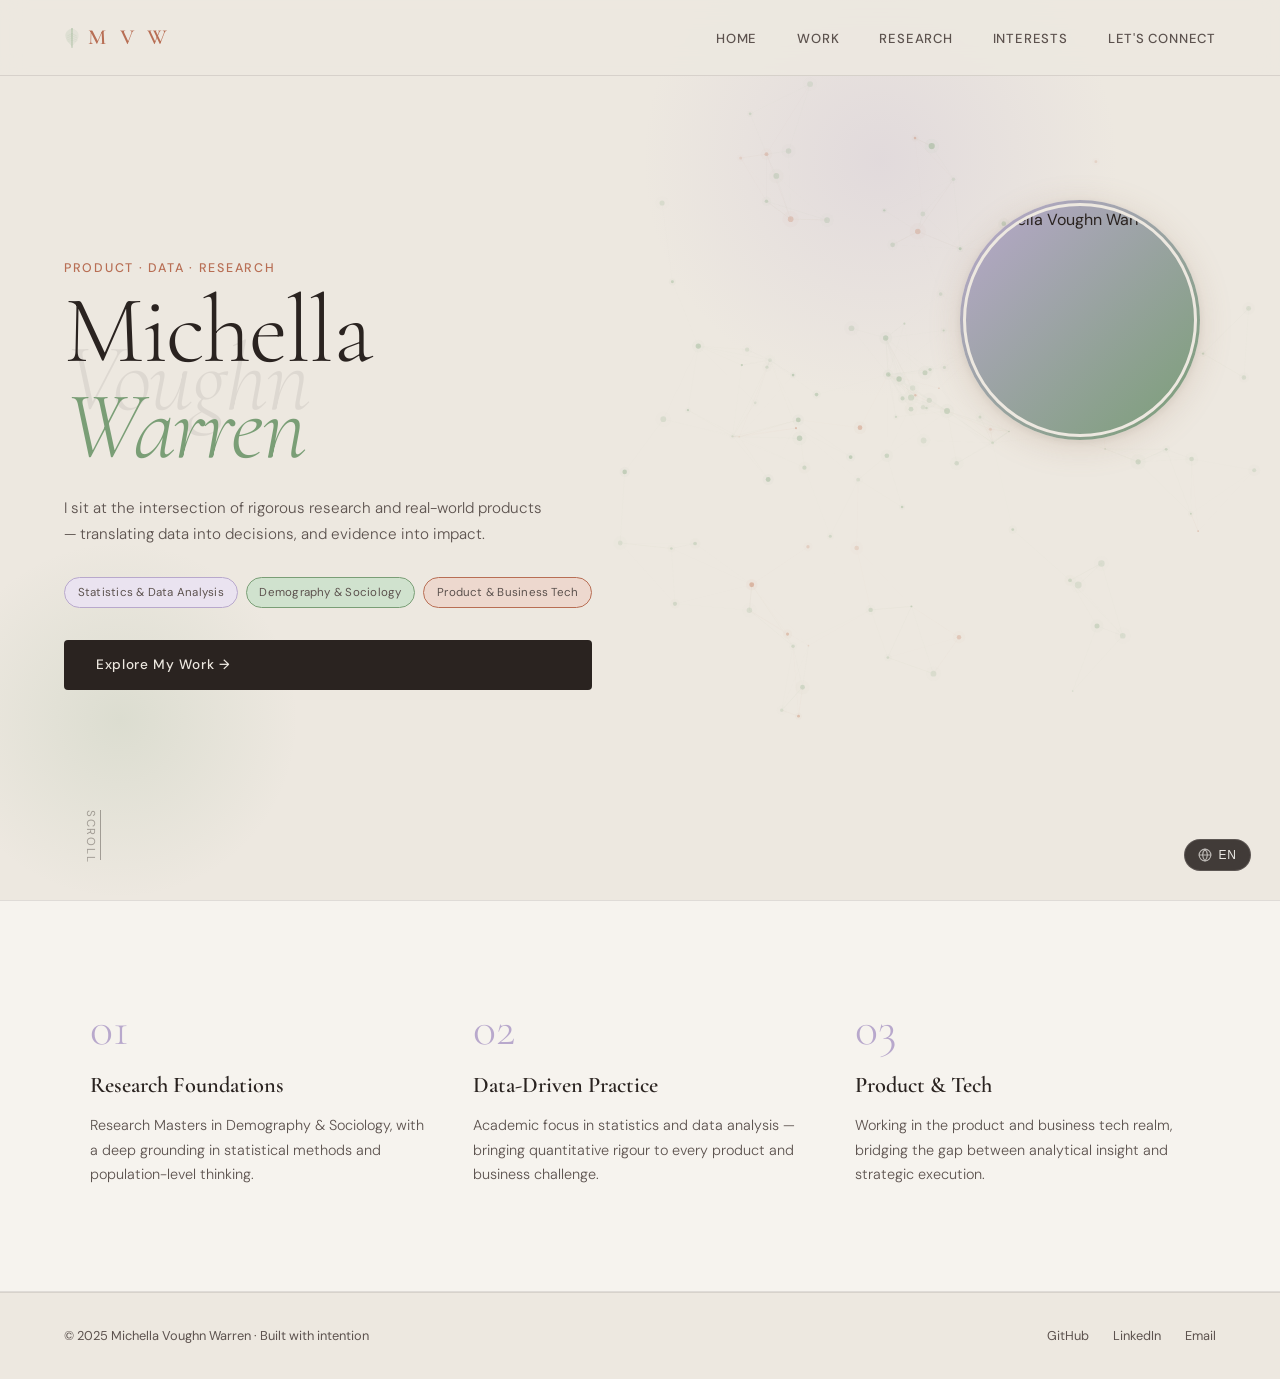
==== index.html @ b6146370 "Add files via upload" ====
<!DOCTYPE html>
<html lang="en">
<head>
  <meta charset="UTF-8" />
  <meta name="viewport" content="width=device-width, initial-scale=1.0"/>
  <title>Michella Voughn Warren</title>
  <link href="https://fonts.googleapis.com/css2?family=Cormorant+Garamond:ital,wght@0,300;0,400;0,600;1,300;1,400&family=DM+Sans:wght@300;400;500&display=swap" rel="stylesheet"/>
  <link rel="stylesheet" href="style.css"/>
</head>
<body>

  <nav>
    <div class="nav-name">
      <svg class="nav-feather" viewBox="0 0 22 28" fill="none" xmlns="http://www.w3.org/2000/svg" aria-hidden="true">
        <!-- Quill feather — translucent, elegant -->
        <!-- Feather body: soft curved vane, left side -->
        <path d="M11 26 C8 22, 3 18, 2 12 C1 7, 5 2, 11 1" fill="rgba(143,175,138,0.18)" stroke="none"/>
        <!-- Feather body: right side vane -->
        <path d="M11 26 C14 22, 19 18, 20 12 C21 7, 17 2, 11 1" fill="rgba(143,175,138,0.13)" stroke="none"/>
        <!-- Vane ribs — left, faint -->
        <line x1="11" y1="8"  x2="5"  y2="11" stroke="rgba(122,158,118,0.28)" stroke-width="0.6" stroke-linecap="round"/>
        <line x1="11" y1="11" x2="4"  y2="14" stroke="rgba(122,158,118,0.24)" stroke-width="0.6" stroke-linecap="round"/>
        <line x1="11" y1="14" x2="4"  y2="17" stroke="rgba(122,158,118,0.20)" stroke-width="0.6" stroke-linecap="round"/>
        <line x1="11" y1="17" x2="5"  y2="19" stroke="rgba(122,158,118,0.16)" stroke-width="0.6" stroke-linecap="round"/>
        <!-- Vane ribs — right, faint -->
        <line x1="11" y1="8"  x2="17" y2="11" stroke="rgba(122,158,118,0.28)" stroke-width="0.6" stroke-linecap="round"/>
        <line x1="11" y1="11" x2="18" y2="14" stroke="rgba(122,158,118,0.24)" stroke-width="0.6" stroke-linecap="round"/>
        <line x1="11" y1="14" x2="18" y2="17" stroke="rgba(122,158,118,0.20)" stroke-width="0.6" stroke-linecap="round"/>
        <line x1="11" y1="17" x2="17" y2="19" stroke="rgba(122,158,118,0.16)" stroke-width="0.6" stroke-linecap="round"/>
        <!-- Central rachis (quill spine) — most visible element -->
        <path d="M11 27 C11 24, 11 18, 11 1" stroke="rgba(122,158,118,0.72)" stroke-width="1.1" stroke-linecap="round"/>
        <!-- Tip highlight -->
        <circle cx="11" cy="1.5" r="0.8" fill="rgba(143,175,138,0.55)"/>
      </svg>
      <span class="nav-initials">
        <span class="nav-m">M</span> <span class="nav-v">V</span> <span class="nav-w">W</span>
      </span>
    </div>
    <ul>
      <li><a href="index.html" data-i18n="nav_home">Home</a></li>
      <li><a href="work.html" data-i18n="nav_work">Work</a></li>
      <li><a href="research.html" data-i18n="nav_research">Research</a></li>
      <li><a href="interests.html" data-i18n="nav_interests">Interests</a></li>
      <li><a href="contact.html" data-i18n="nav_connect">Let's Connect</a></li>
    </ul>
  </nav>

  <main class="hero">
    <div class="hero-left">
      <div class="hero-tag" data-i18n="hero_tag">Product · Data · Research</div>

      <div class="hero-name-block">
        <span class="name-michella">Michella</span>
        <span class="name-voughn">Voughn</span>
        <span class="name-warren">Warren</span>
      </div>

      <p class="hero-subtitle" data-i18n="hero_subtitle">
        I sit at the intersection of rigorous research and real-world products —
        translating data into decisions, and evidence into impact.
      </p>

      <div class="hero-pills">
        <span>Statistics & Data Analysis</span>
        <span>Demography & Sociology</span>
        <span>Product & Business Tech</span>
      </div>

      <a href="work.html" class="btn" data-i18n="btn_explore" data-i18n="btn_explore">Explore My Work →</a>
    </div>

    <div class="hero-right">
      <div class="profile-frame">
        <img src="https://avatars.githubusercontent.com/u/252771412?v=4" alt="Michella Voughn Warren" class="profile-photo"/>
      </div>
    </div>

    <div class="scroll-hint">scroll</div>
  </main>

  <section class="about-strip">
    <div class="about-grid">
      <div class="about-block">
        <span class="about-num">01</span>
        <h3 data-i18n="about_01_title">Research Foundations</h3>
        <p>Research Masters in Demography & Sociology, with a deep grounding in statistical methods and population-level thinking.</p>
      </div>
      <div class="about-block">
        <span class="about-num">02</span>
        <h3 data-i18n="about_02_title">Data-Driven Practice</h3>
        <p data-i18n="about_02_text">Academic focus in statistics and data analysis — bringing quantitative rigour to every product and business challenge.</p>
      </div>
      <div class="about-block">
        <span class="about-num">03</span>
        <h3>Product & Tech</h3>
        <p data-i18n="about_03_text">Working in the product and business tech realm, bridging the gap between analytical insight and strategic execution.</p>
      </div>
    </div>
  </section>

  <footer>
    <p data-i18n="footer_copy">© 2025 Michella Voughn Warren · Built with intention</p>
    <div class="footer-links">
      <a href="https://github.com/Michella-stack" target="_blank">GitHub</a>
      <a href="https://www.linkedin.com/in/michellavwarren/" target="_blank">LinkedIn</a>
      <a href="mailto:warrenmichella@gmail.com">Email</a>
    </div>
  </footer>
  <!-- Celestial dot cluster — physics-based, unique per tab -->
  <canvas id="celestial-canvas" style="position:fixed;top:0;left:0;width:100%;height:100%;pointer-events:none;z-index:0;opacity:0.55;"></canvas>
  <script>
  (function() {
    const canvas = document.getElementById('celestial-canvas');
    const ctx = canvas.getContext('2d');

    const CONFIG = {
      primaryColor: '#8FAF8A',   /* sage green — work page style */
      accentColor:  '#C47A5A',   /* terracotta accent */
      clusterBias:  'right',
      count:        120,
      baseSpeed:    0.32,
    };

    let W, H, dots = [], mouse = { x: -999, y: -999 };

    function hexToRgb(hex) {
      const r = parseInt(hex.slice(1,3),16);
      const g = parseInt(hex.slice(3,5),16);
      const b = parseInt(hex.slice(5,7),16);
      return `${r},${g},${b}`;
    }

    function clusterOrigin() {
      switch(CONFIG.clusterBias) {
        case 'center':       return { x: W*0.5,  y: H*0.5 };
        case 'right':        return { x: W*0.72, y: H*0.45 };
        case 'bottom-right': return { x: W*0.75, y: H*0.72 };
        case 'top-left':     return { x: W*0.25, y: H*0.3 };
        case 'bottom':       return { x: W*0.5,  y: H*0.8 };
        default:             return { x: W * (0.2 + Math.random()*0.6), y: H * (0.2 + Math.random()*0.6) };
      }
    }

    function makeDot(origin) {
      const angle  = Math.random() * Math.PI * 2;
      const spread = Math.random() * Math.min(W, H) * 0.38;
      const isAccent = Math.random() < 0.28;
      const size = 0.8 + Math.random() * 2.8;
      return {
        x:  origin.x + Math.cos(angle) * spread,
        y:  origin.y + Math.sin(angle) * spread,
        ox: origin.x + Math.cos(angle) * spread,
        oy: origin.y + Math.sin(angle) * spread,
        vx: (Math.random() - 0.5) * CONFIG.baseSpeed,
        vy: (Math.random() - 0.5) * CONFIG.baseSpeed,
        r:  size,
        color: isAccent ? CONFIG.accentColor : CONFIG.primaryColor,
        alpha: 0.32 + Math.random() * 0.55,
        phase: Math.random() * Math.PI * 2,
        // physics
        mass: 0.5 + Math.random() * 1.5,
        connected: [],
      };
    }

    function resize() {
      W = canvas.width  = window.innerWidth;
      H = canvas.height = window.innerHeight;
      const origin = clusterOrigin();
      dots = [];
      for (let i = 0; i < CONFIG.count; i++) dots.push(makeDot(origin));
      // Pre-calculate connections (static constellation lines between nearby dots)
      dots.forEach((d, i) => {
        d.connected = [];
        dots.forEach((d2, j) => {
          if (i === j) return;
          const dist = Math.hypot(d.x - d2.x, d.y - d2.y);
          if (dist < 90 && d.connected.length < 3) d.connected.push(j);
        });
      });
    }

    // Track mouse velocity for momentum
    let lastMX = -999, lastMY = -999, mvx = 0, mvy = 0, mvSmooth = 0;

    function tick(t) {
      ctx.clearRect(0, 0, W, H);

      // Smooth mouse velocity
      const rawMvx = (mouse.x - lastMX) * 0.3;
      const rawMvy = (mouse.y - lastMY) * 0.3;
      mvSmooth = Math.min(Math.hypot(rawMvx, rawMvy) * 0.4, 4); // cap momentum
      mvx = rawMvx; mvy = rawMvy;
      lastMX = mouse.x; lastMY = mouse.y;

      dots.forEach((d, i) => {
        d.phase += 0.004;
        const drift = Math.sin(d.phase) * 0.15;

        // Gentle gravity back to origin — slow restoration
        d.vx += (d.ox - d.x) * 0.00012 / d.mass;
        d.vy += (d.oy - d.y) * 0.00012 / d.mass;

        // Mouse: gentle repulsion + slow momentum transfer
        const mdx = d.x - mouse.x;
        const mdy = d.y - mouse.y;
        const mdist = Math.hypot(mdx, mdy);
        if (mdist < 160 && mdist > 0) {
          const force = (160 - mdist) / 160;
          // Soft repulsion — slower, more delayed
          d.vx += (mdx / mdist) * force * 0.35;
          d.vy += (mdy / mdist) * force * 0.35;
          // Momentum transfer only when mouse moves fast
          if (mvSmooth > 1.5) {
            d.vx += mvx * force * 0.08;
            d.vy += mvy * force * 0.08;
          }
        }

        // Stronger damping — slower decay = more delay in reaction
        d.vx *= 0.96; d.vy *= 0.96;
        d.x += d.vx + drift * 0.3;
        d.y += d.vy + drift * 0.2;

        // Constellation lines
        d.connected.forEach(j => {
          const d2 = dots[j];
          const ld = Math.hypot(d.x-d2.x, d.y-d2.y);
          const la = Math.max(0,(1-ld/100)*0.13);
          ctx.beginPath(); ctx.moveTo(d.x,d.y); ctx.lineTo(d2.x,d2.y);
          ctx.strokeStyle=`rgba(${hexToRgb(d.color)},${la})`; ctx.lineWidth=0.5; ctx.stroke();
        });

        // Draw as crisp small particle — NO large bubble radius, just dot + faint glow
        const vel = Math.hypot(d.vx, d.vy);
        const excite = Math.min(1, vel / 2.5);
        const twinkle = 0.88 + Math.sin(d.phase * 2.3) * 0.12;
        // Core dot — keep tight
        ctx.beginPath();
        ctx.arc(d.x, d.y, d.r * twinkle, 0, Math.PI * 2);
        ctx.fillStyle = `rgba(${hexToRgb(d.color)},${Math.min(0.92, d.alpha * twinkle)})`;
        ctx.fill();
        // Faint glow only — not a bubble, just a soft halo
        if (d.r > 1.2 || excite > 0.3) {
          const glowR = d.r * (2.2 + excite * 2.5);
          ctx.beginPath(); ctx.arc(d.x, d.y, glowR, 0, Math.PI*2);
          ctx.fillStyle=`rgba(${hexToRgb(d.color)},${(d.alpha*0.07 + excite*0.06)*twinkle})`;
          ctx.fill();
        }
      });

      requestAnimationFrame(tick);
    }

        window.addEventListener('resize', resize);
    window.addEventListener('mousemove', e => { mouse.x = e.clientX; mouse.y = e.clientY; });
    window.addEventListener('mouseleave', () => { mouse.x = -999; mouse.y = -999; });

    resize();
    requestAnimationFrame(tick);
  })();
  </script>

<script src="translations.js"></script>
</body>
</html>
---- style.css ----
/* ─── Variables — Pantone Mix: Floral Pathways base + Light & Shadow accents ── */
:root {
  /* Warm base from Floral Pathways */
  --cream:       #EDE8E0;   /* darker than before — Gardenia/Cloud Dancer warmed */
  --cream-lt:    #F5F1EB;
  --ink:         #2A2320;
  --ink-soft:    #5C524E;
  --border:      rgba(42,35,32,0.11);

  /* Mocha Mousse family */
  --mocha:       #9E7B5E;
  --mocha-lt:    #E8DDD4;
  --rose-tan:    #C4887A;   /* Rose Tan 16-1511 */
  --cobble:      #8E8882;   /* Cobblestone 16-1407 */

  /* Cool accents from Light & Shadow */
  --lavender:    #B8A8CC;   /* Quiet Violet 16-3610 */
  --lavender-lt: #EAE3F0;
  --sage:        #7A9E76;   /* Willow 16-0632 shifted */
  --sage-lt:     #D0E2CE;
  --terracotta:  #B86E54;   /* warmed terracotta */
  --terra-lt:    #EDD8CE;

  --font-display: 'Cormorant Garamond', serif;
  --font-body:    'DM Sans', sans-serif;
}

/* ─── Reset ──────────────────────────────────────────── */
*, *::before, *::after { box-sizing: border-box; margin: 0; padding: 0; }
html { scroll-behavior: smooth; }
body {
  font-family: var(--font-body);
  background: var(--cream);
  color: var(--ink);
  font-size: 16px;
  line-height: 1.7;
}
a { color: inherit; text-decoration: none; }

/* ─── Nav ────────────────────────────────────────────── */
nav {
  position: fixed; top: 0; left: 0; right: 0; z-index: 100;
  display: flex; justify-content: space-between; align-items: center;
  padding: 1.2rem 4rem;
  background: rgba(237,232,224,0.90);
  backdrop-filter: blur(12px);
  border-bottom: 1px solid var(--border);
}
.nav-name { display: flex; align-items: center; gap: 0.5rem; }
.nav-feather { width: 16px; height: 22px; flex-shrink: 0; opacity: 0.85; }
.nav-initials {
  font-family: var(--font-display);
  font-size: 1.35rem; font-weight: 600; letter-spacing: 0.2em;
}
.nav-m, .nav-v, .nav-w { color: var(--terracotta); }
nav ul { list-style: none; display: flex; gap: 2.5rem; }
nav ul li a {
  font-size: 0.82rem; font-weight: 500;
  letter-spacing: 0.06em; text-transform: uppercase;
  color: var(--ink-soft); transition: color 0.2s;
}
nav ul li a:hover { color: var(--lavender); }

/* ─── Hero ───────────────────────────────────────────── */
.hero {
  min-height: 100vh;
  display: flex;
  align-items: center;
  justify-content: space-between;
  padding: 7rem 5rem 4rem 4rem;
  position: relative;
  overflow: hidden;
  gap: 2rem;
}
.hero::before {
  content: '';
  position: absolute; top: -80px; right: 160px;
  width: 480px; height: 480px;
  background: radial-gradient(circle, rgba(184,168,204,0.22) 0%, transparent 70%);
  border-radius: 50%; z-index: 0;
}
.hero::after {
  content: '';
  position: absolute; bottom: 0; left: -60px;
  width: 360px; height: 360px;
  background: radial-gradient(circle, rgba(122,158,118,0.15) 0%, transparent 70%);
  border-radius: 50%; z-index: 0;
}
.hero-left {
  position: relative; z-index: 1;
  max-width: 560px;
  display: flex; flex-direction: column;
}
.hero-right {
  position: relative;
  align-self: flex-start;
  flex-shrink: 0;
  z-index: 1;
  margin-top: 5.5rem; /* aligns photo near "Research" tag level */
}

/* ─── Profile photo ──────────────────────────────────── */
.profile-frame {
  width: 240px; height: 240px;
  border-radius: 50%;
  padding: 3px;
  background: linear-gradient(135deg, var(--lavender) 0%, var(--sage) 100%);
  box-shadow: 0 6px 32px rgba(158,123,94,0.22), 0 2px 10px rgba(0,0,0,0.07);
  animation: fadeUp 0.9s 0.3s both;
}
.profile-photo {
  width: 100%; height: 100%;
  border-radius: 50%; object-fit: cover;
  border: 3px solid var(--cream); display: block;
}

/* ─── Hero text ──────────────────────────────────────── */
.hero-tag {
  font-size: 0.78rem; font-weight: 500;
  letter-spacing: 0.14em; text-transform: uppercase;
  color: var(--terracotta); margin-bottom: 0.6rem;
  opacity: 0; animation: fadeUp 0.7s 0.1s forwards;
}

/* ─── Name Block — heavy overlap ────────────────────── */
.hero-name-block {
  position: relative;
  margin-bottom: 1.6rem;
  opacity: 0; animation: fadeUp 0.8s 0.25s forwards;
  display: flex;
  flex-direction: column;
  align-items: flex-start;
  /* tight block — no gaps */
  line-height: 1;
}
.name-michella {
  font-family: var(--font-display);
  font-size: clamp(3.8rem, 7.5vw, 8rem);
  font-weight: 300;
  color: var(--ink);
  display: block;
  line-height: 0.88;
  letter-spacing: -0.02em;
  position: relative; z-index: 3;
}
/* Voughn — heavily overlapping, deep ghost */
.name-voughn {
  font-family: var(--font-display);
  font-size: clamp(3.8rem, 7.5vw, 8rem);
  font-weight: 300;
  font-style: italic;
  color: rgba(90, 80, 74, 0.10);
  display: block;
  line-height: 0.88;
  letter-spacing: -0.02em;
  margin-top: -0.38em;  /* heavy overlap up into Michella */
  margin-bottom: -0.38em; /* heavy overlap down into Warren */
  position: relative; z-index: 2;
  user-select: none; pointer-events: none;
}
.name-warren {
  font-family: var(--font-display);
  font-size: clamp(3.8rem, 7.5vw, 8rem);
  font-weight: 300;
  font-style: italic;
  color: var(--sage);
  display: block;
  line-height: 0.88;
  letter-spacing: -0.02em;
  position: relative; z-index: 3;
}

.hero-subtitle {
  max-width: 480px; font-size: 0.95rem;
  color: var(--ink-soft); font-weight: 300; line-height: 1.75;
  margin-bottom: 1.8rem;
  opacity: 0; animation: fadeUp 0.8s 0.4s forwards;
}

/* ─── Pills ──────────────────────────────────────────── */
.hero-pills {
  display: flex; flex-wrap: nowrap; gap: 0.5rem;
  margin-bottom: 2rem;
  opacity: 0; animation: fadeUp 0.8s 0.55s forwards;
  overflow: hidden;
}
.hero-pills span {
  padding: 0.3rem 0.8rem; border-radius: 999px;
  font-size: 0.72rem; font-weight: 400; letter-spacing: 0.02em;
  white-space: nowrap; border: 1px solid var(--border);
  background: rgba(255,255,255,0.5); color: var(--ink-soft); flex-shrink: 0;
}
.hero-pills span:nth-child(1) { border-color: var(--lavender); background: var(--lavender-lt); }
.hero-pills span:nth-child(2) { border-color: var(--sage);     background: var(--sage-lt); }
.hero-pills span:nth-child(3) { border-color: var(--terracotta); background: var(--terra-lt); }

.btn {
  display: inline-block; padding: 0.85rem 2rem;
  background: var(--ink); color: var(--cream);
  font-size: 0.85rem; font-weight: 500; letter-spacing: 0.05em;
  border-radius: 4px; transition: background 0.25s, transform 0.2s;
  opacity: 0; animation: fadeUp 0.8s 0.7s forwards;
}
.btn:hover { background: var(--mocha); color: var(--cream); transform: translateY(-2px); }

.scroll-hint {
  position: absolute; bottom: 2rem; left: 5rem;
  font-size: 0.72rem; letter-spacing: 0.15em; text-transform: uppercase;
  color: var(--ink-soft); opacity: 0.5; writing-mode: vertical-rl;
}
.scroll-hint::before {
  content: ''; display: block; width: 1px; height: 50px;
  background: var(--ink-soft); margin: 0 auto 8px;
  animation: scrollLine 2s infinite;
}

/* ─── Vine ───────────────────────────────────────────── */
.vine-container {
  position: fixed; right: 0; top: 0;
  width: 180px; height: 100vh;
  pointer-events: none; z-index: 0;
}
.vine-svg { width: 100%; height: 100%; animation: vinePulse 6s ease-in-out infinite; }
.vine-stem-1 { stroke-dasharray:1800; stroke-dashoffset:1800; animation:drawVine 4s ease-out 0.3s forwards; }
.vine-stem-2 { stroke-dasharray:1600; stroke-dashoffset:1600; animation:drawVine 4s ease-out 0.6s forwards; }
.vine-stem-3 { stroke-dasharray:1400; stroke-dashoffset:1400; animation:drawVine 4s ease-out 0.9s forwards; }
.vine-stem-4 { stroke-dasharray:1200; stroke-dashoffset:1200; animation:drawVine 3.5s ease-out 1.1s forwards; }
.vl1,.vl2,.vl3,.vl4,.vl5,.vl6 { opacity:0; transform:scale(0); transform-origin:center; }
.vl1 { animation:leafUnfurl 0.8s ease-out 2.5s forwards; }
.vl2 { animation:leafUnfurl 0.8s ease-out 3.0s forwards; }
.vl3 { animation:leafUnfurl 0.8s ease-out 3.5s forwards; }
.vl4 { animation:leafUnfurl 0.8s ease-out 4.0s forwards; }
.vl5 { animation:leafUnfurl 0.8s ease-out 4.5s forwards; }
.vl6 { animation:leafUnfurl 0.8s ease-out 5.0s forwards; }
.jasmine-bloom { opacity:0; transform-origin:center; transform:scale(0); }
body.page-connect .jasmine-bloom { animation:jasmineOpen 1.2s ease-out 1.5s forwards; }

@keyframes drawVine { to { stroke-dashoffset: 0; } }
@keyframes vinePulse { 0%,100%{transform:scaleX(1) scaleY(1);} 50%{transform:scaleX(1.015) scaleY(1.008);} }
@keyframes leafUnfurl { 0%{opacity:0;transform:scale(0.2) rotate(-20deg);} 60%{opacity:0.7;transform:scale(1.1) rotate(3deg);} 100%{opacity:0.55;transform:scale(1) rotate(0deg);} }
@keyframes jasmineOpen { 0%{opacity:0;transform:scale(0);} 50%{opacity:1;transform:scale(1.15);} 100%{opacity:1;transform:scale(1);} }

/* ─── About Strip ────────────────────────────────────── */
.about-strip {
  background: rgba(255,255,255,0.45);
  border-top: 1px solid var(--border);
  border-bottom: 1px solid var(--border);
  padding: 5rem 4rem;
}
.about-grid { display:grid; grid-template-columns:repeat(3,1fr); gap:3rem; max-width:1100px; margin:0 auto; }
.about-block { padding: 1.5rem 0; }
.about-num { font-family:var(--font-display); font-size:3rem; font-weight:300; color:var(--lavender); display:block; margin-bottom:0.8rem; line-height:1; }
.about-block h3 { font-family:var(--font-display); font-size:1.4rem; font-weight:600; margin-bottom:0.6rem; }
.about-block p { font-size:0.9rem; color:var(--ink-soft); font-weight:300; }

/* ─── Page Hero ──────────────────────────────────────── */
.page-hero { padding:9rem 4rem 4rem; border-bottom:1px solid var(--border); }
.page-hero .tag { font-size:0.75rem; font-weight:500; letter-spacing:0.14em; text-transform:uppercase; color:var(--terracotta); margin-bottom:1rem; display:block; }
.page-hero h1 { font-family:var(--font-display); font-size:clamp(2.5rem,5vw,5rem); font-weight:300; line-height:1.1; }
.page-hero h1 em { font-style:italic; color:var(--lavender); }
.page-hero p { max-width:560px; color:var(--ink-soft); margin-top:1.2rem; font-size:0.95rem; font-weight:300; line-height:1.8; }

/* ─── Section Content ────────────────────────────────── */
.section-content { padding:4rem 4rem 6rem; max-width:1100px; margin:0 auto; }

/* ─── Cards ──────────────────────────────────────────── */
.card-grid { display:grid; grid-template-columns:repeat(auto-fill,minmax(300px,1fr)); gap:1.5rem; margin-top:2.5rem; }
.card {
  background: rgba(255,255,255,0.55);
  border: 1px solid var(--border);
  border-radius: 10px; padding: 2rem;
  transition: transform 0.2s, box-shadow 0.2s;
  backdrop-filter: blur(4px);
}
.card:hover { transform:translateY(-4px); box-shadow:0 12px 32px rgba(158,123,94,0.12); }
.card-label { font-size:0.72rem; font-weight:500; letter-spacing:0.12em; text-transform:uppercase; color:var(--sage); margin-bottom:0.7rem; display:block; }
.card h3 { font-family:var(--font-display); font-size:1.3rem; font-weight:600; margin-bottom:0.6rem; }
.card p { font-size:0.88rem; color:var(--ink-soft); font-weight:300; line-height:1.7; }
.card-footer { margin-top:1.2rem; padding-top:1rem; border-top:1px solid var(--border); display:flex; gap:0.5rem; flex-wrap:wrap; align-items:center; }
.tag-chip { font-size:0.72rem; padding:0.25rem 0.7rem; border-radius:999px; background:var(--lavender-lt); color:var(--ink-soft); }
.tag-link { background:var(--terra-lt); color:var(--terracotta); border:1px solid var(--terracotta); transition:background 0.2s,color 0.2s; }
.tag-link:hover { background:var(--terracotta); color:white; }

/* ─── Skills ─────────────────────────────────────────── */
.skills-section { margin-top:3.5rem; }
.skills-section h2 { font-family:var(--font-display); font-size:2rem; font-weight:400; margin-bottom:1.5rem; }
.skill-category { margin-bottom:2.5rem; }
.skill-category h4 { font-size:0.78rem; font-weight:500; letter-spacing:0.1em; text-transform:uppercase; color:var(--terracotta); margin-bottom:0.8rem; }
.skill-pills-icons { display:flex; flex-wrap:wrap; gap:1.2rem; margin-bottom:0.8rem; }
.skill-icon-item { display:flex; flex-direction:column; align-items:center; gap:0.35rem; font-size:0.7rem; color:var(--ink-soft); }
.skill-icon-item img { width:36px; height:36px; filter:grayscale(0.15) opacity(0.88); transition:filter 0.2s,transform 0.2s; }
.skill-icon-item:hover img { filter:grayscale(0) opacity(1); transform:scale(1.1); }
.skill-icon-item svg { transition: transform 0.2s, opacity 0.2s; opacity: 0.88; }
.skill-icon-item:hover svg { transform:scale(1.1); opacity:1; }

/* ─── Skill tags — outline style, NOT button-like ───── */
.skill-pills { display:flex; flex-wrap:wrap; gap:0.5rem; }
.skill-pills span {
  padding: 0.3rem 0.85rem;
  font-size: 0.80rem;
  border-radius: 999px;
  border: 1px solid rgba(158,123,94,0.35);
  background: rgba(232,221,212,0.30);
  color: var(--ink-soft);
  font-weight: 300;
  letter-spacing: 0.01em;
  cursor: default;
  user-select: none;
}

/* ─── Interest list ──────────────────────────────────── */
.interest-list { margin-top:2rem; }
.interest-item { display:grid; grid-template-columns:60px 1fr; gap:1.5rem; align-items:start; padding:2rem 0; border-bottom:1px solid var(--border); }
.interest-num { font-family:var(--font-display); font-size:2.5rem; font-weight:300; color:var(--sage-lt); line-height:1; }
.interest-item h3 { font-family:var(--font-display); font-size:1.4rem; font-weight:600; margin-bottom:0.4rem; }
.interest-item p { font-size:0.9rem; color:var(--ink-soft); font-weight:300; }

/* ─── Contact ────────────────────────────────────────── */
.sage-em { color: var(--sage) !important; }
.contact-icon-links { display:flex; gap:1.6rem; align-items:center; margin-top:1.6rem; }
.contact-icon-links a { display:flex; align-items:center; gap:0.45rem; color:var(--ink-soft); font-size:0.82rem; font-weight:400; letter-spacing:0.03em; text-decoration:none; transition:color 0.2s; }
.contact-icon-links a:hover { color:var(--terracotta); }
.contact-icon-links svg { width:19px; height:19px; flex-shrink:0; }
.open-invite { margin-top:2rem; padding:2.5rem; background:rgba(208,226,206,0.45); border-radius:10px; border-left:3px solid var(--sage); backdrop-filter:blur(4px); }
.open-invite h3 { font-family:var(--font-display); font-size:1.6rem; font-weight:600; margin-bottom:0.8rem; }
.open-invite p { font-size:0.9rem; color:var(--ink-soft); font-weight:300; }

/* ─── Footer ─────────────────────────────────────────── */
footer { padding:2rem 4rem; border-top:1px solid var(--border); display:flex; justify-content:space-between; align-items:center; font-size:0.8rem; color:var(--ink-soft); }
.footer-links { display:flex; gap:1.5rem; }
.footer-links a:hover { color:var(--lavender); }

/* ─── Animations ─────────────────────────────────────── */
@keyframes fadeUp { from{opacity:0;transform:translateY(20px);} to{opacity:1;transform:translateY(0);} }
@keyframes scrollLine { 0%{transform:scaleY(0);transform-origin:top;} 50%{transform:scaleY(1);transform-origin:top;} 51%{transform:scaleY(1);transform-origin:bottom;} 100%{transform:scaleY(0);transform-origin:bottom;} }

/* ─── Responsive ─────────────────────────────────────── */
@media (max-width:960px) {
  .hero { flex-direction:column-reverse; align-items:flex-start; padding-top:7rem; }
  .hero-right { align-self:center; margin-top:0; }
  .vine-container { width:100px; opacity:0.4; }
}
@media (max-width:768px) {
  nav { padding:1rem 1.5rem; }
  nav ul { gap:1rem; }
  nav ul li a { font-size:0.7rem; }
  .hero { padding:7rem 1.5rem 3rem; }
  .hero-pills { overflow-x:auto; padding-bottom:4px; }
  .about-strip { padding:3rem 1.5rem; }
  .about-grid { grid-template-columns:1fr; gap:1.5rem; }
  .page-hero { padding:8rem 1.5rem 3rem; }
  .section-content { padding:2.5rem 1.5rem 4rem; }
  footer { flex-direction:column; gap:1rem; padding:1.5rem; }
  .vine-container { display:none; }
}

/* ─── Page-specific em colours ───────────────────────── */
body.page-connect .page-hero h1 em { color: var(--sage); }
body.page-interests .page-hero h1 em { color: var(--terracotta); }

/* ─── Research page — horizontal scroll ──────────────── */
body.page-research .section-content { max-width:100%; padding-left:4rem; padding-right:0; }
body.page-research .card-grid { display:flex; flex-direction:row; flex-wrap:nowrap; gap:1.8rem; overflow-x:auto; scroll-snap-type:x mandatory; -webkit-overflow-scrolling:touch; padding-bottom:1.5rem; padding-right:4rem; cursor:grab; }
body.page-research .card-grid:active { cursor:grabbing; }
body.page-research .card-grid .card { flex:0 0 460px; min-width:460px; scroll-snap-align:start; align-self:flex-start; }
body.page-research .card-grid::-webkit-scrollbar { height:4px; }
body.page-research .card-grid::-webkit-scrollbar-track { background:transparent; }
body.page-research .card-grid::-webkit-scrollbar-thumb { background:var(--lavender); border-radius:999px; }
@media (max-width:768px) {
  body.page-research .section-content { padding-left:1.5rem; }
  body.page-research .card-grid .card { flex:0 0 85vw; min-width:85vw; }
}

/* ─── Work page — cards contrast on blue-fusion bg ──── */
body.page-work .card {
  background: rgba(255,255,255,0.72);
  border-color: rgba(80,100,160,0.18);
  box-shadow: 0 2px 16px rgba(60,80,140,0.08);
}
body.page-work .section-content {
  background: transparent;
}
body.page-work .page-hero {
  border-bottom-color: rgba(80,100,160,0.15);
}

/* ─── Research page — cards contrast on cream bg ─────── */
body.page-research .card {
  background: rgba(255,255,255,0.78);
  border-color: rgba(184,168,204,0.28);
  box-shadow: 0 2px 16px rgba(150,130,180,0.08);
}

/* ─── Interests page — items contrast on mocha bg ────── */
body.page-interests .interest-item {
  background: rgba(255,255,255,0.22);
  border-radius: 8px;
  padding: 1.6rem 2rem;
  border-bottom: none;
  margin-bottom: 0.8rem;
  width: 100%;
  max-width: 860px;
  box-sizing: border-box;
  margin-left: 0;
  margin-right: auto;
}
body.page-interests .section-content {
  padding-left: 4rem !important;
  padding-right: 4rem !important;
  max-width: 100% !important;
  margin-left: 0 !important;
  margin-right: 0 !important;
}
body.page-interests .interest-num {
  color: rgba(184,100,70,0.55) !important;
  font-size: 2rem;
}
body.page-interests .interest-item h3 {
  color: #2A1E18;
}
body.page-interests .interest-item p {
  color: rgba(42,30,24,0.72);
}

/* ─── Page hero box contrast — work, research, connect ── */
body.page-work .page-hero {
  background: rgba(255,255,255,0.45);
  border-radius: 0 0 12px 12px;
  border-bottom: none !important;
  margin-bottom: 1rem;
}
body.page-research .page-hero {
  background: rgba(255,255,255,0.50);
  border-radius: 0 0 12px 12px;
  border-bottom: none !important;
  margin-bottom: 1rem;
}
/* Connect page hero — transparent, handled inline */
body.page-connect .section-content {
  padding: 1.5rem 3rem 5rem !important;
  max-width: 700px !important;
  margin: 0 0 0 4rem !important;
}
body.page-connect .open-invite {
  background: rgba(255,255,255,0.10) !important;
  border-left: 3px solid rgba(168,216,176,0.45) !important;
  backdrop-filter: blur(8px);
  max-width: 580px;
}

/* ─── Language Switcher ──────────────────────────────── */
#lang-switcher {
  position: fixed;
  bottom: 1.8rem;
  right: 1.8rem;
  z-index: 9999;
  font-family: var(--font-body);
}
#lang-toggle {
  display: flex; align-items: center; gap: 0.4rem;
  padding: 0.5rem 0.85rem;
  background: rgba(42,35,32,0.88);
  color: rgba(250,248,244,0.92);
  border: 1px solid rgba(250,248,244,0.15);
  border-radius: 999px;
  font-size: 0.75rem; font-weight: 500; letter-spacing: 0.06em;
  cursor: pointer; backdrop-filter: blur(10px);
  transition: background 0.2s, transform 0.15s;
}
#lang-toggle:hover { background: rgba(42,35,32,1); transform: translateY(-1px); }
#lang-toggle svg { opacity: 0.7; }
body.page-connect #lang-toggle {
  background: rgba(10,14,28,0.88);
  border-color: rgba(255,255,255,0.15);
  color: rgba(232,224,213,0.92);
}
#lang-dropdown {
  display: none;
  position: absolute;
  bottom: calc(100% + 0.5rem);
  right: 0;
  background: rgba(42,35,32,0.96);
  border: 1px solid rgba(250,248,244,0.12);
  border-radius: 10px;
  overflow: hidden;
  backdrop-filter: blur(12px);
  min-width: 120px;
  box-shadow: 0 8px 24px rgba(0,0,0,0.25);
}
#lang-switcher.open #lang-dropdown { display: block; }
.lang-option {
  display: block; width: 100%;
  padding: 0.6rem 1rem;
  text-align: left;
  font-size: 0.82rem; font-weight: 400;
  color: rgba(250,248,244,0.75);
  background: transparent; border: none;
  cursor: pointer; transition: background 0.15s, color 0.15s;
}
.lang-option:hover { background: rgba(255,255,255,0.08); color: rgba(250,248,244,1); }
.lang-option.active { color: var(--sage); font-weight: 500; }
body.rtl .lang-option { text-align: right; }
/* RTL global adjustments */
body.rtl { font-family: 'Segoe UI', Tahoma, 'Arabic UI Text', var(--font-body); }
body.rtl .hero { flex-direction: row-reverse; }
body.rtl .nav-name { flex-direction: row-reverse; }
body.rtl .scroll-hint { left: auto; right: 5rem; }
body.rtl .page-hero, body.rtl .section-content { text-align: right; }
body.rtl #lang-dropdown { right: auto; left: 0; }
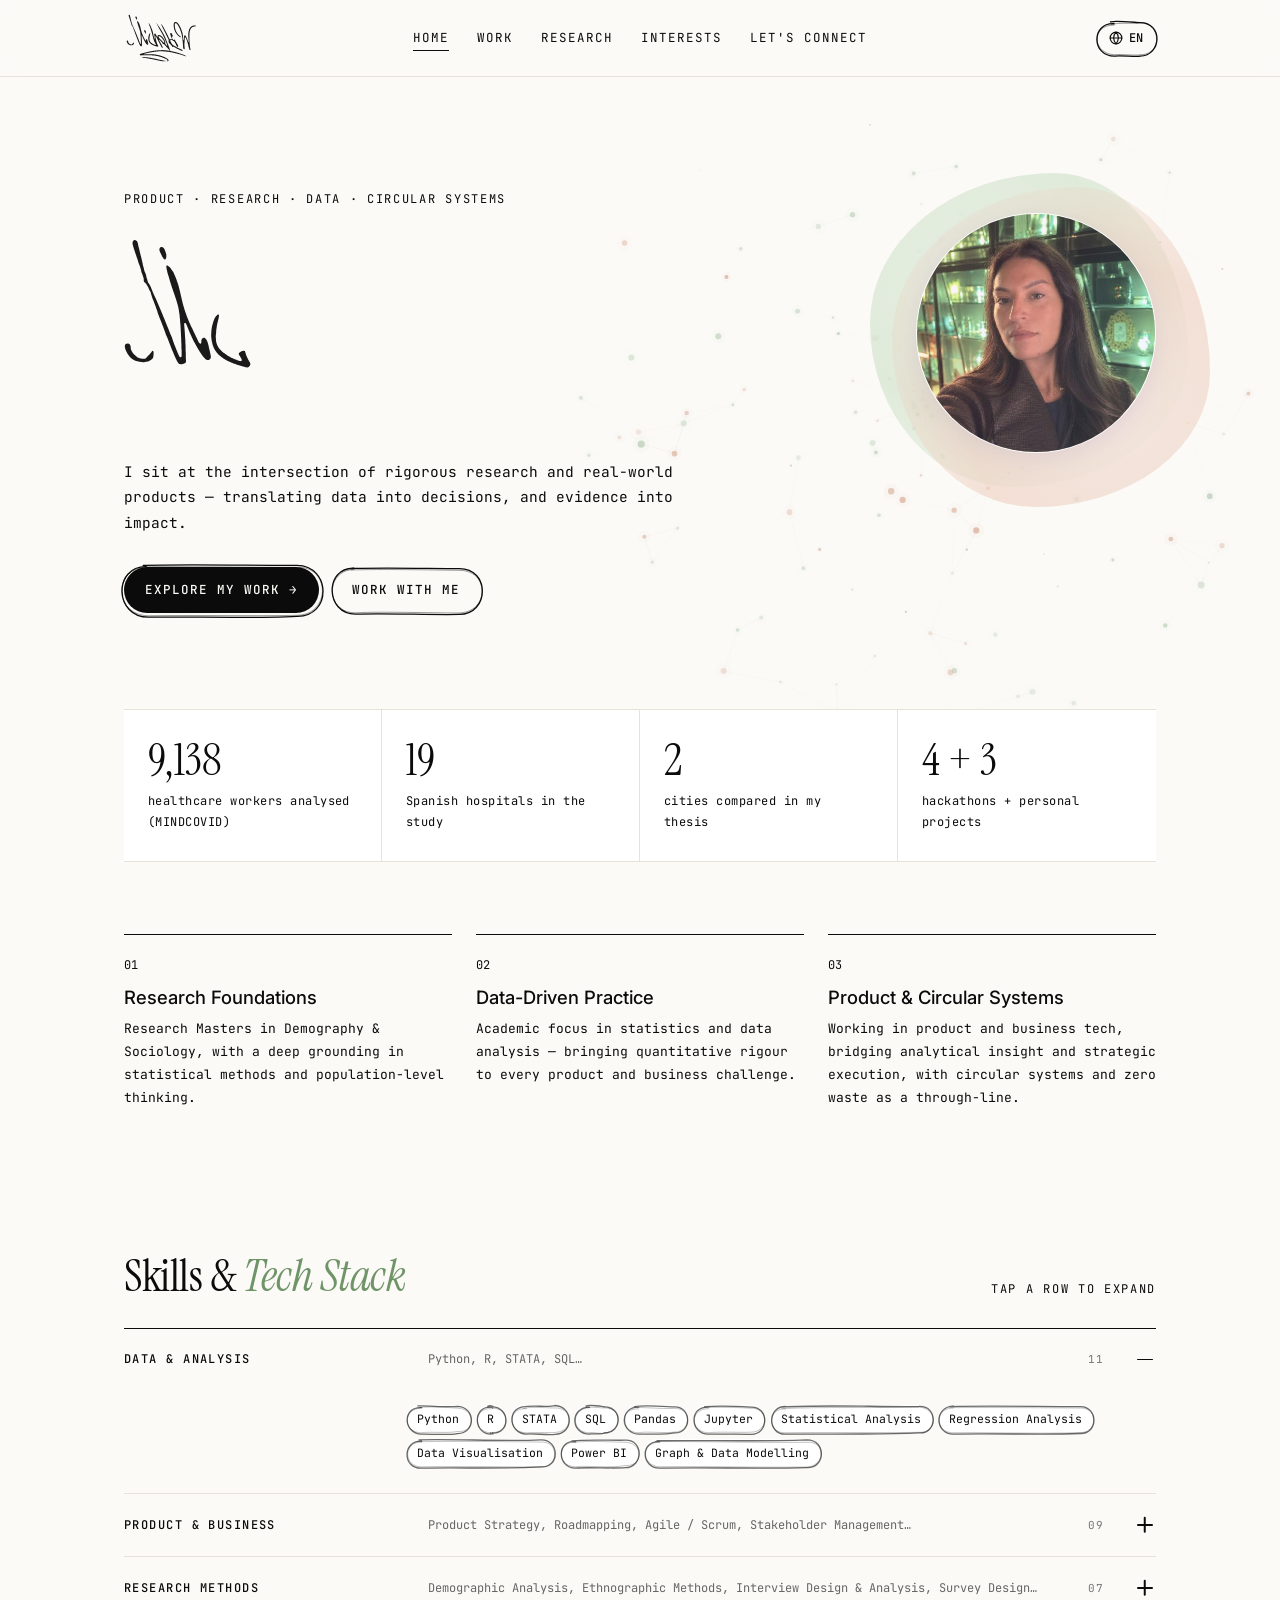
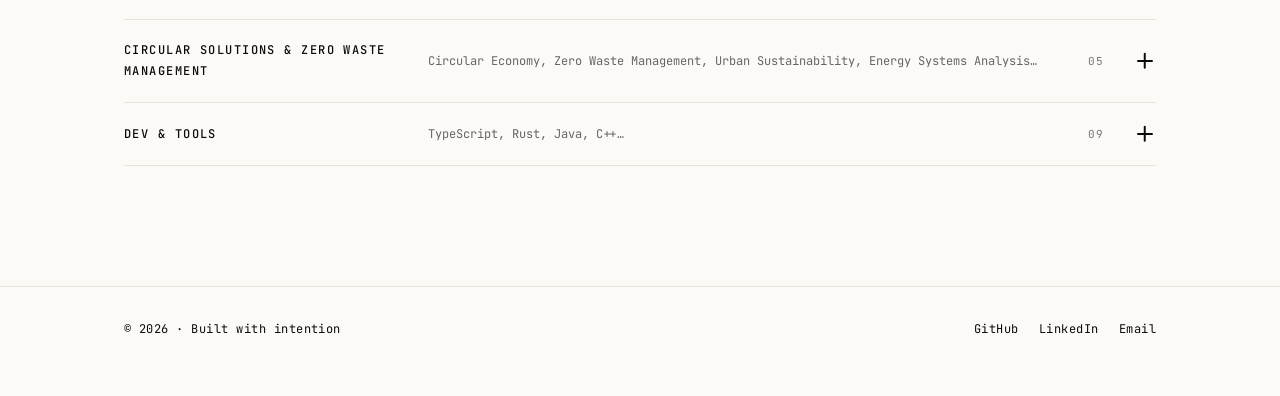
==== commit ced6cad7: "Redesign portfolio: light minimal theme, signature branding, interactive sections - New light/beige " ====
--- a/index.html
+++ b/index.html
@@ -1,112 +1,105 @@
 <!DOCTYPE html>
 <html lang="en">
 <head>
-  <meta charset="UTF-8" />
+  <meta charset="UTF-8"/>
   <meta name="viewport" content="width=device-width, initial-scale=1.0"/>
-  <title>Michella Voughn Warren</title>
-  <link href="https://fonts.googleapis.com/css2?family=Cormorant+Garamond:ital,wght@0,300;0,400;0,600;1,300;1,400&family=DM+Sans:wght@300;400;500&display=swap" rel="stylesheet"/>
+  <title>Michella Voughn Warren — Product, Research & Data</title>
+  <meta name="description" content="Portfolio of Michella Voughn Warren: product, research, data and circular systems."/>
+  <meta name="robots" content="noimageindex"/>
+  <link rel="preconnect" href="https://fonts.googleapis.com"/>
+  <link href="https://fonts.googleapis.com/css2?family=Inter:wght@300;400;500;600&family=Instrument+Serif:ital@0;1&family=JetBrains+Mono:wght@400;500&display=swap" rel="stylesheet"/>
   <link rel="stylesheet" href="style.css"/>
 </head>
-<body>
-
+<body class="page-home">
   <nav>
-    <div class="nav-name">
-      <svg class="nav-feather" viewBox="0 0 22 28" fill="none" xmlns="http://www.w3.org/2000/svg" aria-hidden="true">
-        <!-- Quill feather — translucent, elegant -->
-        <!-- Feather body: soft curved vane, left side -->
-        <path d="M11 26 C8 22, 3 18, 2 12 C1 7, 5 2, 11 1" fill="rgba(143,175,138,0.18)" stroke="none"/>
-        <!-- Feather body: right side vane -->
-        <path d="M11 26 C14 22, 19 18, 20 12 C21 7, 17 2, 11 1" fill="rgba(143,175,138,0.13)" stroke="none"/>
-        <!-- Vane ribs — left, faint -->
-        <line x1="11" y1="8"  x2="5"  y2="11" stroke="rgba(122,158,118,0.28)" stroke-width="0.6" stroke-linecap="round"/>
-        <line x1="11" y1="11" x2="4"  y2="14" stroke="rgba(122,158,118,0.24)" stroke-width="0.6" stroke-linecap="round"/>
-        <line x1="11" y1="14" x2="4"  y2="17" stroke="rgba(122,158,118,0.20)" stroke-width="0.6" stroke-linecap="round"/>
-        <line x1="11" y1="17" x2="5"  y2="19" stroke="rgba(122,158,118,0.16)" stroke-width="0.6" stroke-linecap="round"/>
-        <!-- Vane ribs — right, faint -->
-        <line x1="11" y1="8"  x2="17" y2="11" stroke="rgba(122,158,118,0.28)" stroke-width="0.6" stroke-linecap="round"/>
-        <line x1="11" y1="11" x2="18" y2="14" stroke="rgba(122,158,118,0.24)" stroke-width="0.6" stroke-linecap="round"/>
-        <line x1="11" y1="14" x2="18" y2="17" stroke="rgba(122,158,118,0.20)" stroke-width="0.6" stroke-linecap="round"/>
-        <line x1="11" y1="17" x2="17" y2="19" stroke="rgba(122,158,118,0.16)" stroke-width="0.6" stroke-linecap="round"/>
-        <!-- Central rachis (quill spine) — most visible element -->
-        <path d="M11 27 C11 24, 11 18, 11 1" stroke="rgba(122,158,118,0.72)" stroke-width="1.1" stroke-linecap="round"/>
-        <!-- Tip highlight -->
-        <circle cx="11" cy="1.5" r="0.8" fill="rgba(143,175,138,0.55)"/>
-      </svg>
-      <span class="nav-initials">
-        <span class="nav-m">M</span> <span class="nav-v">V</span> <span class="nav-w">W</span>
-      </span>
+    <div class="wrap">
+      <a href="index.html" class="logo" aria-label="Home">
+        <img class="logo-img" src="assets/logo.svg" alt="Michella Warren"/>
+      </a>
+      <ul>
+        <li><a href="index.html" data-i18n="nav_home" class="active">Home</a></li>
+        <li><a href="work.html" data-i18n="nav_work">Work</a></li>
+        <li><a href="research.html" data-i18n="nav_research">Research</a></li>
+        <li><a href="interests.html" data-i18n="nav_interests">Interests</a></li>
+        <li><a href="contact.html" data-i18n="nav_connect">Let's Connect</a></li>
+      </ul>
     </div>
-    <ul>
-      <li><a href="index.html" data-i18n="nav_home">Home</a></li>
-      <li><a href="work.html" data-i18n="nav_work">Work</a></li>
-      <li><a href="research.html" data-i18n="nav_research">Research</a></li>
-      <li><a href="interests.html" data-i18n="nav_interests">Interests</a></li>
-      <li><a href="contact.html" data-i18n="nav_connect">Let's Connect</a></li>
-    </ul>
   </nav>
 
-  <main class="hero">
-    <div class="hero-left">
-      <div class="hero-tag" data-i18n="hero_tag">Product · Data · Research</div>
-
-      <div class="hero-name-block">
-        <span class="name-michella">Michella</span>
-        <span class="name-voughn">Voughn</span>
-        <span class="name-warren">Warren</span>
-      </div>
-
-      <p class="hero-subtitle" data-i18n="hero_subtitle">
-        I sit at the intersection of rigorous research and real-world products —
-        translating data into decisions, and evidence into impact.
-      </p>
-
-      <div class="hero-pills">
-        <span>Statistics & Data Analysis</span>
-        <span>Demography & Sociology</span>
-        <span>Product & Business Tech</span>
-      </div>
-
-      <a href="work.html" class="btn" data-i18n="btn_explore" data-i18n="btn_explore">Explore My Work →</a>
+  <main class="wrap">
+    <section class="hero">
+      <div>
+        <span class="eyebrow" data-i18n="hero_tag">Product · Research · Data · Circular Systems</span>
+        <h1 class="hero-name"><img class="hero-signature" src="assets/signature-animated.svg" alt="Michella Warren" width="300"/></h1>
+        <p class="lead" data-i18n="hero_subtitle">I sit at the intersection of rigorous research and real-world products — translating data into decisions, and evidence into impact.</p>
+        <div class="hero-actions">
+          <a href="work.html" class="btn" data-i18n="btn_explore">Explore My Work →</a>
+          <a href="contact.html" class="btn ghost">Work with me</a>
+        </div>
+      </div>
+      <div class="profile-wrap">
+        <span class="profile-blob" aria-hidden="true"></span>
+        <div class="profile-frame">
+          <img src="assets/profile.jpg" alt="Michella Warren" class="profile-photo"/>
+        </div>
+      </div>
+    </section>
+
+    <div class="metrics">
+      <div class="metric"><div class="num">9,138</div><div class="lbl">healthcare workers analysed (MINDCOVID)</div></div>
+      <div class="metric"><div class="num">19</div><div class="lbl">Spanish hospitals in the study</div></div>
+      <div class="metric"><div class="num">2</div><div class="lbl">cities compared in my thesis</div></div>
+      <div class="metric"><div class="num">4 + 3</div><div class="lbl">hackathons + personal projects</div></div>
     </div>
 
-    <div class="hero-right">
-      <div class="profile-frame">
-        <img src="https://avatars.githubusercontent.com/u/252771412?v=4" alt="Michella Voughn Warren" class="profile-photo"/>
-      </div>
-    </div>
-
-    <div class="scroll-hint">scroll</div>
+    <section class="block">
+      <div class="pillars">
+        <div class="pillar"><span class="n">01</span><h3 data-i18n="about_01_title">Research Foundations</h3>
+          <p>Research Masters in Demography &amp; Sociology, with a deep grounding in statistical methods and population-level thinking.</p></div>
+        <div class="pillar"><span class="n">02</span><h3 data-i18n="about_02_title">Data-Driven Practice</h3>
+          <p data-i18n="about_02_text">Academic focus in statistics and data analysis — bringing quantitative rigour to every product and business challenge.</p></div>
+        <div class="pillar"><span class="n">03</span><h3 data-i18n="about_03_title">Product &amp; Circular Systems</h3>
+          <p>Working in product and business tech, bridging analytical insight and strategic execution, with circular systems and zero waste as a through-line.</p></div>
+      </div>
+    </section>
+
+    <section class="block skills-home">
+      <div class="section-head"><h2>Skills &amp; <em>Tech Stack</em></h2><span class="eyebrow">Tap a row to expand</span></div>
+      <div class="acc">
+        <details name="skills" open>
+          <summary><span class="g-name">Data & Analysis</span><span class="g-preview">Python, R, STATA, SQL…</span><span class="g-count">11</span><span class="g-icon" aria-hidden="true"></span></summary>
+          <div class="panel"><div class="chips"><span class="chip ">Python</span><span class="chip ">R</span><span class="chip ">STATA</span><span class="chip ">SQL</span><span class="chip ">Pandas</span><span class="chip ">Jupyter</span><span class="chip ">Statistical Analysis</span><span class="chip ">Regression Analysis</span><span class="chip ">Data Visualisation</span><span class="chip ">Power BI</span><span class="chip ">Graph & Data Modelling</span></div></div>
+        </details>
+        <details name="skills">
+          <summary><span class="g-name">Product & Business</span><span class="g-preview">Product Strategy, Roadmapping, Agile / Scrum, Stakeholder Management…</span><span class="g-count">09</span><span class="g-icon" aria-hidden="true"></span></summary>
+          <div class="panel"><div class="chips"><span class="chip ">Product Strategy</span><span class="chip ">Roadmapping</span><span class="chip ">Agile / Scrum</span><span class="chip ">Stakeholder Management</span><span class="chip ">User Research</span><span class="chip ">Jira</span><span class="chip ">Confluence</span><span class="chip ">Asana</span><span class="chip ">Figma</span></div></div>
+        </details>
+        <details name="skills">
+          <summary><span class="g-name">Research Methods</span><span class="g-preview">Demographic Analysis, Ethnographic Methods, Interview Design & Analysis, Survey Design…</span><span class="g-count">07</span><span class="g-icon" aria-hidden="true"></span></summary>
+          <div class="panel"><div class="chips"><span class="chip ">Demographic Analysis</span><span class="chip ">Ethnographic Methods</span><span class="chip ">Interview Design & Analysis</span><span class="chip ">Survey Design</span><span class="chip ">Mixed Methods</span><span class="chip ">Systematic Literature Review</span><span class="chip ">Academic Writing</span></div></div>
+        </details>
+        <details name="skills">
+          <summary><span class="g-name">Circular Solutions & Zero Waste Management</span><span class="g-preview">Circular Economy, Zero Waste Management, Urban Sustainability, Energy Systems Analysis…</span><span class="g-count">05</span><span class="g-icon" aria-hidden="true"></span></summary>
+          <div class="panel"><div class="chips"><span class="chip ">Circular Economy</span><span class="chip ">Zero Waste Management</span><span class="chip ">Urban Sustainability</span><span class="chip ">Energy Systems Analysis</span><span class="chip ">Spatial Analysis (QGIS)</span></div></div>
+        </details>
+        <details name="skills">
+          <summary><span class="g-name">Dev & Tools</span><span class="g-preview">TypeScript, Rust, Java, C++…</span><span class="g-count">09</span><span class="g-icon" aria-hidden="true"></span></summary>
+          <div class="panel"><div class="chips"><span class="chip ">TypeScript</span><span class="chip ">Rust</span><span class="chip ">Java</span><span class="chip ">C++</span><span class="chip ">GitHub</span><span class="chip ">Vercel</span><span class="chip ">Google Cloud</span><span class="chip ">Notion</span><span class="chip ">Microsoft 365</span></div></div>
+        </details>
+      </div>
+    </section>
   </main>
 
-  <section class="about-strip">
-    <div class="about-grid">
-      <div class="about-block">
-        <span class="about-num">01</span>
-        <h3 data-i18n="about_01_title">Research Foundations</h3>
-        <p>Research Masters in Demography & Sociology, with a deep grounding in statistical methods and population-level thinking.</p>
-      </div>
-      <div class="about-block">
-        <span class="about-num">02</span>
-        <h3 data-i18n="about_02_title">Data-Driven Practice</h3>
-        <p data-i18n="about_02_text">Academic focus in statistics and data analysis — bringing quantitative rigour to every product and business challenge.</p>
-      </div>
-      <div class="about-block">
-        <span class="about-num">03</span>
-        <h3>Product & Tech</h3>
-        <p data-i18n="about_03_text">Working in the product and business tech realm, bridging the gap between analytical insight and strategic execution.</p>
-      </div>
-    </div>
-  </section>
-
   <footer>
-    <p data-i18n="footer_copy">© 2025 Michella Voughn Warren · Built with intention</p>
-    <div class="footer-links">
-      <a href="https://github.com/Michella-stack" target="_blank">GitHub</a>
-      <a href="https://www.linkedin.com/in/michellavwarren/" target="_blank">LinkedIn</a>
-      <a href="mailto:warrenmichella@gmail.com">Email</a>
+    <div class="wrap">
+      <span data-i18n="footer_copy">© 2026 · Built with intention</span>
+      <div class="footer-links">
+        <a href="https://github.com/Michella-stack" target="_blank" rel="noopener">GitHub</a>
+        <a href="https://www.linkedin.com/in/michellavwarren/" target="_blank" rel="noopener">LinkedIn</a>
+        <a href="mailto:warrenmichella@gmail.com">Email</a>
+      </div>
     </div>
   </footer>
-  <!-- Celestial dot cluster — physics-based, unique per tab -->
   <canvas id="celestial-canvas" style="position:fixed;top:0;left:0;width:100%;height:100%;pointer-events:none;z-index:0;opacity:0.55;"></canvas>
   <script>
   (function() {
@@ -260,7 +253,91 @@
     requestAnimationFrame(tick);
   })();
   </script>
-
-<script src="translations.js"></script>
+  <script src="protect.js"></script>
+  <script>
+  /* Profile photo: sits at the right, level with the signature, and as you scroll it breaks into particles. */
+  (function () {
+    const hero = document.querySelector('.hero'), wrap = document.querySelector('.profile-wrap'),
+          frame = wrap && wrap.querySelector('.profile-frame'), blob = wrap && wrap.querySelector('.profile-blob'),
+          img = wrap && wrap.querySelector('img'), sig = document.querySelector('.hero-signature'),
+          strip = document.querySelector('.metrics') || hero;
+    if (!hero || !wrap || !sig) return;
+    const reduce = matchMedia('(prefers-reduced-motion: reduce)').matches;
+    const mobile = () => innerWidth <= 860;
+    const clamp = (v, a, b) => Math.max(a, Math.min(b, v)), smooth = v => v * v * (3 - 2 * v);
+    let D = 240, PAD = 150, dust = null, ctx = null, dots = [], ready = false;
+
+    function place() {
+      if (mobile()) {
+        wrap.classList.remove('placed', 'fixed'); wrap.style.cssText = ''; frame.style.cssText = ''; blob.style.cssText = '';
+        if (dust) dust.style.display = 'none'; return;
+      }
+      D = wrap.offsetWidth;
+      const m = strip.getBoundingClientRect(), s = sig.getBoundingClientRect(), h = hero.getBoundingClientRect();
+      const x = m.right - D, y = s.top + s.height / 2 - D / 2;          // viewport coords now
+      if (reduce) {                                                       // static, scrolls with the page
+        wrap.style.position = 'absolute'; wrap.style.left = (x - h.left) + 'px'; wrap.style.top = (y - h.top) + 'px';
+      } else {                                                            // pinned at its scroll-0 spot while it dissolves
+        wrap.classList.add('fixed'); wrap.style.left = x + 'px'; wrap.style.top = (y + scrollY) + 'px';
+        if (dust) { dust.style.left = (x - PAD) + 'px'; dust.style.top = (y + scrollY - PAD) + 'px'; }
+      }
+      wrap.classList.add('placed'); update();
+    }
+
+    function buildDust() {
+      if (reduce || !img) return;
+      try {
+        const N = 46, off = document.createElement('canvas'); off.width = off.height = N;
+        const o = off.getContext('2d'); o.drawImage(img, 0, 0, N, N);
+        const px = o.getImageData(0, 0, N, N).data;
+        dust = document.createElement('canvas'); dust.className = 'profile-dust'; dust.setAttribute('aria-hidden', 'true');
+        document.body.appendChild(dust); ctx = dust.getContext('2d');
+        dust.width = dust.height = D + PAD * 2;
+        const cell = D / N, c0 = N / 2;
+        for (let j = 0; j < N; j++) for (let i = 0; i < N; i++) {
+          const dx = i + .5 - c0, dy = j + .5 - c0, r = Math.hypot(dx, dy);
+          if (r > c0) continue;
+          const k = (j * N + i) * 4, ang = Math.atan2(dy, dx) + (Math.random() - .5) * 1.3;
+          dots.push({ x: PAD + (i + .5) * cell, y: PAD + (j + .5) * cell, rgb: [px[k], px[k + 1], px[k + 2]],
+            size: cell * (.55 + Math.random() * .3), ang, dist: 50 + Math.random() * 190, rise: 20 + Math.random() * 70,
+            delay: clamp(Math.random() * .55 + (r / c0) * .2, 0, .8) });
+        }
+        ready = true; place();
+      } catch (e) { ready = false; }                                       // e.g. opened from file:// -> just fade
+    }
+
+    function update() {
+      if (mobile() || reduce) return;
+      const p = clamp(scrollY / Math.max(320, innerHeight * .6), 0, 1);
+      const cross = smooth(clamp(p * 5, 0, 1));                           // photo -> dots cross-fade
+      const op = ready ? 1 - cross : 1 - smooth(p);
+      frame.style.opacity = op; blob.style.opacity = op;
+      frame.style.transform = 'scale(' + (1 - .3 * cross) + ')';
+      if (!dust) return;
+      dust.style.display = p > 0 && p < 1 ? 'block' : 'none';
+      if (dust.style.display === 'none') return;
+      ctx.clearRect(0, 0, dust.width, dust.height);
+      const cx = PAD + D / 2, cy = PAD + D / 2, shrink = 1 - .45 * smooth(p);
+      for (const d of dots) {
+        const t = clamp((p - d.delay * .55) / .45, 0, 1), e = t * t;
+        const bx = cx + (d.x - cx) * shrink, by = cy + (d.y - cy) * shrink;
+        const x = bx + Math.cos(d.ang) * d.dist * e, y = by + Math.sin(d.ang) * d.dist * e - d.rise * e;
+        const mix = e * .65, r = d.rgb[0] * (1 - mix) + 143 * mix, g = d.rgb[1] * (1 - mix) + 175 * mix, b = d.rgb[2] * (1 - mix) + 138 * mix;
+        ctx.fillStyle = 'rgba(' + (r | 0) + ',' + (g | 0) + ',' + (b | 0) + ',' + (cross * (1 - t)).toFixed(3) + ')';
+        ctx.beginPath(); ctx.arc(x, y, Math.max(.4, d.size * (1 - .7 * e)), 0, 6.2832); ctx.fill();
+      }
+    }
+
+    let raf = null;
+    addEventListener('scroll', () => { if (!raf) raf = requestAnimationFrame(() => { raf = null; update(); }); }, { passive: true });
+    addEventListener('resize', place); addEventListener('load', place); sig.addEventListener('load', place);
+    if (document.fonts && document.fonts.ready) document.fonts.ready.then(place);
+    if ('ResizeObserver' in window) new ResizeObserver(place).observe(hero);
+    place();
+    if (img.complete) buildDust(); else img.addEventListener('load', buildDust);
+  })();
+  </script>
+  <script src="pills.js"></script>
+  <script src="translations.js"></script>
 </body>
 </html>
--- a/style.css
+++ b/style.css
@@ -1,509 +1,357 @@
-/* ─── Variables — Pantone Mix: Floral Pathways base + Light & Shadow accents ── */
+/* ─── Tokens ─────────────────────────────────────────── */
 :root {
-  /* Warm base from Floral Pathways */
-  --cream:       #EDE8E0;   /* darker than before — Gardenia/Cloud Dancer warmed */
-  --cream-lt:    #F5F1EB;
-  --ink:         #2A2320;
-  --ink-soft:    #5C524E;
-  --border:      rgba(42,35,32,0.11);
-
-  /* Mocha Mousse family */
-  --mocha:       #9E7B5E;
-  --mocha-lt:    #E8DDD4;
-  --rose-tan:    #C4887A;   /* Rose Tan 16-1511 */
-  --cobble:      #8E8882;   /* Cobblestone 16-1407 */
-
-  /* Cool accents from Light & Shadow */
-  --lavender:    #B8A8CC;   /* Quiet Violet 16-3610 */
-  --lavender-lt: #EAE3F0;
-  --sage:        #7A9E76;   /* Willow 16-0632 shifted */
-  --sage-lt:     #D0E2CE;
-  --terracotta:  #B86E54;   /* warmed terracotta */
-  --terra-lt:    #EDD8CE;
-
-  --font-display: 'Cormorant Garamond', serif;
-  --font-body:    'DM Sans', sans-serif;
-}
-
-/* ─── Reset ──────────────────────────────────────────── */
+  --bg:        #FBFAF7;   /* light beige */
+  --bg-alt:    #F4F1EA;
+  --surface:   #FFFFFF;
+  --ink:       #0B0B0B;
+  --ink-soft:  #0B0B0B;
+  --muted:     #0B0B0B;
+  --line:      #E7E3DA;
+  --sage:      #6F9468;
+  --sage-lt:   #E3ECDF;
+  --terra:     #B86E54;
+  --terra-lt:  #F3E4DC;
+
+  --font-body:    'JetBrains Mono', ui-monospace, monospace;
+  --font-sans:    'Inter', system-ui, sans-serif;   /* kept for small titles */
+  --font-display: 'Instrument Serif', Georgia, serif;
+  --font-mono:    'JetBrains Mono', ui-monospace, monospace;
+  --max: 1080px;
+}
+
 *, *::before, *::after { box-sizing: border-box; margin: 0; padding: 0; }
 html { scroll-behavior: smooth; }
 body {
   font-family: var(--font-body);
-  background: var(--cream);
+  background: var(--bg);
   color: var(--ink);
-  font-size: 16px;
-  line-height: 1.7;
+  font-size: 13.5px;
+  line-height: 1.75;
+  -webkit-font-smoothing: antialiased;
 }
 a { color: inherit; text-decoration: none; }
+img { max-width: 100%; display: block; }
+.wrap { max-width: var(--max); margin: 0 auto; padding: 0 24px; position: relative; z-index: 1; }
+
+/* ─── Particles (light) ──────────────────────────────── */
+#celestial-canvas { position: fixed; inset: 0; width: 100%; height: 100%; pointer-events: none; z-index: 0; }
 
 /* ─── Nav ────────────────────────────────────────────── */
 nav {
-  position: fixed; top: 0; left: 0; right: 0; z-index: 100;
-  display: flex; justify-content: space-between; align-items: center;
-  padding: 1.2rem 4rem;
-  background: rgba(237,232,224,0.90);
-  backdrop-filter: blur(12px);
-  border-bottom: 1px solid var(--border);
-}
-.nav-name { display: flex; align-items: center; gap: 0.5rem; }
-.nav-feather { width: 16px; height: 22px; flex-shrink: 0; opacity: 0.85; }
-.nav-initials {
-  font-family: var(--font-display);
-  font-size: 1.35rem; font-weight: 600; letter-spacing: 0.2em;
-}
-.nav-m, .nav-v, .nav-w { color: var(--terracotta); }
-nav ul { list-style: none; display: flex; gap: 2.5rem; }
-nav ul li a {
-  font-size: 0.82rem; font-weight: 500;
-  letter-spacing: 0.06em; text-transform: uppercase;
-  color: var(--ink-soft); transition: color 0.2s;
-}
-nav ul li a:hover { color: var(--lavender); }
-
-/* ─── Hero ───────────────────────────────────────────── */
-.hero {
-  min-height: 100vh;
-  display: flex;
-  align-items: center;
-  justify-content: space-between;
-  padding: 7rem 5rem 4rem 4rem;
-  position: relative;
-  overflow: hidden;
-  gap: 2rem;
-}
-.hero::before {
-  content: '';
-  position: absolute; top: -80px; right: 160px;
-  width: 480px; height: 480px;
-  background: radial-gradient(circle, rgba(184,168,204,0.22) 0%, transparent 70%);
-  border-radius: 50%; z-index: 0;
-}
-.hero::after {
-  content: '';
-  position: absolute; bottom: 0; left: -60px;
-  width: 360px; height: 360px;
-  background: radial-gradient(circle, rgba(122,158,118,0.15) 0%, transparent 70%);
-  border-radius: 50%; z-index: 0;
-}
-.hero-left {
-  position: relative; z-index: 1;
-  max-width: 560px;
-  display: flex; flex-direction: column;
-}
-.hero-right {
-  position: relative;
-  align-self: flex-start;
-  flex-shrink: 0;
-  z-index: 1;
-  margin-top: 5.5rem; /* aligns photo near "Research" tag level */
-}
-
-/* ─── Profile photo ──────────────────────────────────── */
+  position: sticky; top: 0; z-index: 10;
+  background: rgba(251,250,247,0.86);
+  backdrop-filter: blur(10px);
+  border-bottom: 1px solid var(--line);
+}
+nav .wrap { display: flex; align-items: center; justify-content: space-between; height: 100px; }
+.logo { display: flex; align-items: center; gap: 10px; font-family: var(--font-mono); font-size: 13px; letter-spacing: .08em; font-weight: 500; }
+/* Drop your own logo into the slot: <img class="logo-img" src="logo.svg" alt="MVW logo"> */
+.logo-img { height: 84px; width: auto; display: block; }
+.logo-slot { width: 28px; height: 28px; border: 1px dashed var(--muted); border-radius: 6px; }
+nav ul { display: flex; gap: 28px; list-style: none; }
+nav ul a { font-size: 12.5px; letter-spacing: .08em; text-transform: uppercase; color: var(--ink-soft); transition: color .2s; padding: 4px 0; border-bottom: 1px solid transparent; }
+nav ul a:hover, nav ul a.active { color: var(--ink); border-bottom-color: var(--ink); }
+
+/* ─── Type ───────────────────────────────────────────── */
+.eyebrow { font-family: var(--font-mono); font-size: 12px; letter-spacing: .14em; text-transform: uppercase; color: var(--ink); }
+h1, h2 { font-family: var(--font-display); font-weight: 400; letter-spacing: -0.01em; line-height: 1.04; }
+h1 { font-size: clamp(2.8rem, 7vw, 5.4rem); }
+h2 { font-size: clamp(1.9rem, 3.6vw, 2.8rem); }
+h1 em, h2 em { font-style: italic; color: var(--sage); }
+h3 { font-family: var(--font-sans); font-size: 1.15rem; font-weight: 500; line-height: 1.3; }
+.lead { font-size: 14.5px; color: var(--ink-soft); max-width: 620px; margin-top: 1.4rem; }
+
+/* ─── Page hero ──────────────────────────────────────── */
+.page-hero { padding: 88px 0 48px; }
+.page-hero h1 { margin: 14px 0 0; font-size: clamp(1.9rem, 3.8vw, 2.9rem); }
+
+/* ─── Home hero ──────────────────────────────────────── */
+.hero { padding: 110px 0 72px; display: grid; grid-template-columns: minmax(0, 640px); justify-content: start; position: relative; }
+.hero h1 { margin: 18px 0 0; }
+.hero-name { margin: 14px 0 0; line-height: 0; }
+.hero-signature { display: block; width: min(300px, 100%); height: auto; margin-left: -10px; }
+.hero-actions { display: flex; gap: 12px; margin-top: 2rem; flex-wrap: wrap; }
+.profile-wrap { position: absolute; visibility: hidden; width: 240px; height: 240px; }
+.profile-wrap.fixed { position: fixed; z-index: 2; }
+.profile-dust { position: fixed; pointer-events: none; z-index: 3; display: none; }
+.profile-wrap.placed { visibility: visible; }
+/* organic layers behind the photo */
+.profile-blob, .profile-blob::before {
+  position: absolute; pointer-events: none; z-index: 0;
+  border-radius: 58% 42% 55% 45% / 48% 58% 42% 52%;
+}
+.profile-blob {
+  inset: -40px -32px -34px -46px;
+  background: radial-gradient(75% 75% at 30% 30%, rgba(227,236,223,.95), rgba(214,229,208,.75) 60%, rgba(214,229,208,.35));
+  animation: morph 16s ease-in-out infinite alternate;
+}
+.profile-blob::before {
+  content: ""; inset: 14px -22px -20px 22px;
+  background: radial-gradient(70% 70% at 70% 70%, rgba(243,228,220,.95), rgba(238,206,190,.6) 65%, rgba(238,206,190,.25));
+  animation: morph2 20s ease-in-out infinite alternate;
+}
+@keyframes morph  { 0% { border-radius: 58% 42% 55% 45% / 48% 58% 42% 52%; transform: rotate(0); }
+                    100% { border-radius: 44% 56% 40% 60% / 58% 42% 60% 40%; transform: rotate(14deg); } }
+@keyframes morph2 { 0% { border-radius: 46% 54% 60% 40% / 55% 45% 55% 45%; transform: rotate(0); }
+                    100% { border-radius: 60% 40% 46% 54% / 42% 60% 40% 58%; transform: rotate(-12deg); } }
 .profile-frame {
-  width: 240px; height: 240px;
-  border-radius: 50%;
-  padding: 3px;
-  background: linear-gradient(135deg, var(--lavender) 0%, var(--sage) 100%);
-  box-shadow: 0 6px 32px rgba(158,123,94,0.22), 0 2px 10px rgba(0,0,0,0.07);
-  animation: fadeUp 0.9s 0.3s both;
-}
-.profile-photo {
-  width: 100%; height: 100%;
-  border-radius: 50%; object-fit: cover;
-  border: 3px solid var(--cream); display: block;
-}
-
-/* ─── Hero text ──────────────────────────────────────── */
-.hero-tag {
-  font-size: 0.78rem; font-weight: 500;
-  letter-spacing: 0.14em; text-transform: uppercase;
-  color: var(--terracotta); margin-bottom: 0.6rem;
-  opacity: 0; animation: fadeUp 0.7s 0.1s forwards;
-}
-
-/* ─── Name Block — heavy overlap ────────────────────── */
-.hero-name-block {
-  position: relative;
-  margin-bottom: 1.6rem;
-  opacity: 0; animation: fadeUp 0.8s 0.25s forwards;
-  display: flex;
-  flex-direction: column;
-  align-items: flex-start;
-  /* tight block — no gaps */
-  line-height: 1;
-}
-.name-michella {
-  font-family: var(--font-display);
-  font-size: clamp(3.8rem, 7.5vw, 8rem);
-  font-weight: 300;
-  color: var(--ink);
-  display: block;
-  line-height: 0.88;
-  letter-spacing: -0.02em;
-  position: relative; z-index: 3;
-}
-/* Voughn — heavily overlapping, deep ghost */
-.name-voughn {
-  font-family: var(--font-display);
-  font-size: clamp(3.8rem, 7.5vw, 8rem);
-  font-weight: 300;
-  font-style: italic;
-  color: rgba(90, 80, 74, 0.10);
-  display: block;
-  line-height: 0.88;
-  letter-spacing: -0.02em;
-  margin-top: -0.38em;  /* heavy overlap up into Michella */
-  margin-bottom: -0.38em; /* heavy overlap down into Warren */
-  position: relative; z-index: 2;
-  user-select: none; pointer-events: none;
-}
-.name-warren {
-  font-family: var(--font-display);
-  font-size: clamp(3.8rem, 7.5vw, 8rem);
-  font-weight: 300;
-  font-style: italic;
-  color: var(--sage);
-  display: block;
-  line-height: 0.88;
-  letter-spacing: -0.02em;
-  position: relative; z-index: 3;
-}
-
-.hero-subtitle {
-  max-width: 480px; font-size: 0.95rem;
-  color: var(--ink-soft); font-weight: 300; line-height: 1.75;
-  margin-bottom: 1.8rem;
-  opacity: 0; animation: fadeUp 0.8s 0.4s forwards;
-}
-
-/* ─── Pills ──────────────────────────────────────────── */
-.hero-pills {
-  display: flex; flex-wrap: nowrap; gap: 0.5rem;
-  margin-bottom: 2rem;
-  opacity: 0; animation: fadeUp 0.8s 0.55s forwards;
-  overflow: hidden;
-}
-.hero-pills span {
-  padding: 0.3rem 0.8rem; border-radius: 999px;
-  font-size: 0.72rem; font-weight: 400; letter-spacing: 0.02em;
-  white-space: nowrap; border: 1px solid var(--border);
-  background: rgba(255,255,255,0.5); color: var(--ink-soft); flex-shrink: 0;
-}
-.hero-pills span:nth-child(1) { border-color: var(--lavender); background: var(--lavender-lt); }
-.hero-pills span:nth-child(2) { border-color: var(--sage);     background: var(--sage-lt); }
-.hero-pills span:nth-child(3) { border-color: var(--terracotta); background: var(--terra-lt); }
+  position: relative; z-index: 1; width: 100%; height: 100%;
+  border-radius: 50%; overflow: hidden; border: 1px solid rgba(255,255,255,.85);
+  box-shadow: 0 6px 24px rgba(150,130,190,.18);
+  background: var(--bg-alt);
+}
+.profile-photo { width: 100%; height: 100%; object-fit: cover; filter: saturate(.92) brightness(1.04); }
+/* light iridescent sheen */
+.profile-frame::after {
+  content: ""; position: absolute; inset: 0; pointer-events: none;
+  background: linear-gradient(125deg,
+    rgba(255,190,220,.55), rgba(190,200,255,.5) 28%, rgba(180,240,225,.5) 52%,
+    rgba(255,230,185,.5) 76%, rgba(240,190,255,.55));
+  background-size: 250% 250%;
+  mix-blend-mode: normal; opacity: .36;
+  animation: irid 9s ease-in-out infinite alternate;
+}
+@keyframes irid { from { background-position: 0% 30%; } to { background-position: 100% 70%; } }
+@media (prefers-reduced-motion: reduce) { .profile-frame::after, .profile-blob, .profile-blob::before { animation: none; } }
 
 .btn {
-  display: inline-block; padding: 0.85rem 2rem;
-  background: var(--ink); color: var(--cream);
-  font-size: 0.85rem; font-weight: 500; letter-spacing: 0.05em;
-  border-radius: 4px; transition: background 0.25s, transform 0.2s;
-  opacity: 0; animation: fadeUp 0.8s 0.7s forwards;
-}
-.btn:hover { background: var(--mocha); color: var(--cream); transform: translateY(-2px); }
-
-.scroll-hint {
-  position: absolute; bottom: 2rem; left: 5rem;
-  font-size: 0.72rem; letter-spacing: 0.15em; text-transform: uppercase;
-  color: var(--ink-soft); opacity: 0.5; writing-mode: vertical-rl;
-}
-.scroll-hint::before {
-  content: ''; display: block; width: 1px; height: 50px;
-  background: var(--ink-soft); margin: 0 auto 8px;
-  animation: scrollLine 2s infinite;
-}
-
-/* ─── Vine ───────────────────────────────────────────── */
-.vine-container {
-  position: fixed; right: 0; top: 0;
-  width: 180px; height: 100vh;
-  pointer-events: none; z-index: 0;
-}
-.vine-svg { width: 100%; height: 100%; animation: vinePulse 6s ease-in-out infinite; }
-.vine-stem-1 { stroke-dasharray:1800; stroke-dashoffset:1800; animation:drawVine 4s ease-out 0.3s forwards; }
-.vine-stem-2 { stroke-dasharray:1600; stroke-dashoffset:1600; animation:drawVine 4s ease-out 0.6s forwards; }
-.vine-stem-3 { stroke-dasharray:1400; stroke-dashoffset:1400; animation:drawVine 4s ease-out 0.9s forwards; }
-.vine-stem-4 { stroke-dasharray:1200; stroke-dashoffset:1200; animation:drawVine 3.5s ease-out 1.1s forwards; }
-.vl1,.vl2,.vl3,.vl4,.vl5,.vl6 { opacity:0; transform:scale(0); transform-origin:center; }
-.vl1 { animation:leafUnfurl 0.8s ease-out 2.5s forwards; }
-.vl2 { animation:leafUnfurl 0.8s ease-out 3.0s forwards; }
-.vl3 { animation:leafUnfurl 0.8s ease-out 3.5s forwards; }
-.vl4 { animation:leafUnfurl 0.8s ease-out 4.0s forwards; }
-.vl5 { animation:leafUnfurl 0.8s ease-out 4.5s forwards; }
-.vl6 { animation:leafUnfurl 0.8s ease-out 5.0s forwards; }
-.jasmine-bloom { opacity:0; transform-origin:center; transform:scale(0); }
-body.page-connect .jasmine-bloom { animation:jasmineOpen 1.2s ease-out 1.5s forwards; }
-
-@keyframes drawVine { to { stroke-dashoffset: 0; } }
-@keyframes vinePulse { 0%,100%{transform:scaleX(1) scaleY(1);} 50%{transform:scaleX(1.015) scaleY(1.008);} }
-@keyframes leafUnfurl { 0%{opacity:0;transform:scale(0.2) rotate(-20deg);} 60%{opacity:0.7;transform:scale(1.1) rotate(3deg);} 100%{opacity:0.55;transform:scale(1) rotate(0deg);} }
-@keyframes jasmineOpen { 0%{opacity:0;transform:scale(0);} 50%{opacity:1;transform:scale(1.15);} 100%{opacity:1;transform:scale(1);} }
-
-/* ─── About Strip ────────────────────────────────────── */
-.about-strip {
-  background: rgba(255,255,255,0.45);
-  border-top: 1px solid var(--border);
-  border-bottom: 1px solid var(--border);
-  padding: 5rem 4rem;
-}
-.about-grid { display:grid; grid-template-columns:repeat(3,1fr); gap:3rem; max-width:1100px; margin:0 auto; }
-.about-block { padding: 1.5rem 0; }
-.about-num { font-family:var(--font-display); font-size:3rem; font-weight:300; color:var(--lavender); display:block; margin-bottom:0.8rem; line-height:1; }
-.about-block h3 { font-family:var(--font-display); font-size:1.4rem; font-weight:600; margin-bottom:0.6rem; }
-.about-block p { font-size:0.9rem; color:var(--ink-soft); font-weight:300; }
-
-/* ─── Page Hero ──────────────────────────────────────── */
-.page-hero { padding:9rem 4rem 4rem; border-bottom:1px solid var(--border); }
-.page-hero .tag { font-size:0.75rem; font-weight:500; letter-spacing:0.14em; text-transform:uppercase; color:var(--terracotta); margin-bottom:1rem; display:block; }
-.page-hero h1 { font-family:var(--font-display); font-size:clamp(2.5rem,5vw,5rem); font-weight:300; line-height:1.1; }
-.page-hero h1 em { font-style:italic; color:var(--lavender); }
-.page-hero p { max-width:560px; color:var(--ink-soft); margin-top:1.2rem; font-size:0.95rem; font-weight:300; line-height:1.8; }
-
-/* ─── Section Content ────────────────────────────────── */
-.section-content { padding:4rem 4rem 6rem; max-width:1100px; margin:0 auto; }
-
-/* ─── Cards ──────────────────────────────────────────── */
-.card-grid { display:grid; grid-template-columns:repeat(auto-fill,minmax(300px,1fr)); gap:1.5rem; margin-top:2.5rem; }
-.card {
-  background: rgba(255,255,255,0.55);
-  border: 1px solid var(--border);
-  border-radius: 10px; padding: 2rem;
-  transition: transform 0.2s, box-shadow 0.2s;
-  backdrop-filter: blur(4px);
-}
-.card:hover { transform:translateY(-4px); box-shadow:0 12px 32px rgba(158,123,94,0.12); }
-.card-label { font-size:0.72rem; font-weight:500; letter-spacing:0.12em; text-transform:uppercase; color:var(--sage); margin-bottom:0.7rem; display:block; }
-.card h3 { font-family:var(--font-display); font-size:1.3rem; font-weight:600; margin-bottom:0.6rem; }
-.card p { font-size:0.88rem; color:var(--ink-soft); font-weight:300; line-height:1.7; }
-.card-footer { margin-top:1.2rem; padding-top:1rem; border-top:1px solid var(--border); display:flex; gap:0.5rem; flex-wrap:wrap; align-items:center; }
-.tag-chip { font-size:0.72rem; padding:0.25rem 0.7rem; border-radius:999px; background:var(--lavender-lt); color:var(--ink-soft); }
-.tag-link { background:var(--terra-lt); color:var(--terracotta); border:1px solid var(--terracotta); transition:background 0.2s,color 0.2s; }
-.tag-link:hover { background:var(--terracotta); color:white; }
+  display: inline-flex; align-items: center; gap: 8px;
+  font-size: 14px; font-weight: 500; padding: 11px 20px; border-radius: 999px;
+  background: var(--ink); color: var(--bg); border: 1px solid var(--ink); transition: all .2s;
+  font-size: 12.5px; letter-spacing: .08em; text-transform: uppercase;
+}
+.btn:hover { background: transparent; color: var(--ink); }
+.btn.ghost { background: transparent; color: var(--ink); border-color: var(--line); }
+.btn.ghost:hover { border-color: var(--ink); }
+
+/* ─── Metrics strip ──────────────────────────────────── */
+.metrics { display: grid; grid-template-columns: repeat(4, 1fr); border-top: 1px solid var(--line); border-bottom: 1px solid var(--line); margin: 24px 0 0; background: var(--surface); }
+.metric { padding: 28px 24px; border-right: 1px solid var(--line); }
+.metric:last-child { border-right: 0; }
+.metric .num { font-family: var(--font-display); font-size: 2.8rem; line-height: 1; }
+.metric .lbl { font-size: 12px; letter-spacing: .04em; color: var(--muted); margin-top: 8px; }
+
+/* ─── Sections ───────────────────────────────────────── */
+section.block { padding: 72px 0; }
+section.alt { background: var(--bg-alt); border-top: 1px solid var(--line); border-bottom: 1px solid var(--line); }
+.section-head { display: flex; justify-content: space-between; align-items: end; gap: 24px; margin-bottom: 36px; flex-wrap: wrap; }
+.pillars { display: grid; grid-template-columns: repeat(3, 1fr); gap: 24px; }
+.pillar { border-top: 1px solid var(--ink); padding-top: 18px; }
+.pillar .n { font-family: var(--font-mono); font-size: 12px; color: var(--muted); }
+.pillar h3 { margin: 10px 0 8px; }
+.pillar p { color: var(--ink-soft); font-size: 13px; }
+
+/* ─── Project rows & cards ───────────────────────────── */
+.rows { border-top: 1px solid var(--line); }
+.row {
+  display: grid; grid-template-columns: 180px 1fr auto; gap: 28px; align-items: start;
+  padding: 32px 0; border-bottom: 1px solid var(--line);
+}
+.row .meta { font-family: var(--font-mono); font-size: 12px; letter-spacing: .06em; color: var(--muted); text-transform: uppercase; padding-top: 4px; }
+.row h3 { font-size: 1.35rem; margin-bottom: 8px; }
+.row p { color: var(--ink-soft); max-width: 640px; font-size: 13px; }
+.row p a { text-decoration: underline; text-decoration-color: var(--muted); text-underline-offset: 3px; }
+.row p a:hover { text-decoration-color: var(--ink); }
+.row .small { font-size: 12px; color: var(--muted); margin-top: 10px; }
+.row .links { display: flex; gap: 8px; flex-wrap: wrap; justify-content: flex-end; }
+.chips { display: flex; flex-wrap: wrap; gap: 6px; margin-top: 14px; }
+.chip { font-family: var(--font-mono); font-size: 11.5px; padding: 3px 10px; border: 1px solid var(--line); border-radius: 999px; color: var(--ink-soft); background: var(--surface); }
+.chip.hl { background: var(--sage-lt); border-color: transparent; color: #3E5F39; }
+.chip.case { background: var(--terra-lt); border-color: transparent; color: #8A4A33; }
+a.pill { font-size: 12px; letter-spacing: .06em; text-transform: uppercase; padding: 6px 14px; border: 1px solid var(--line); border-radius: 999px; background: var(--surface); transition: all .2s; white-space: nowrap; }
+a.pill:hover { border-color: var(--ink); }
 
 /* ─── Skills ─────────────────────────────────────────── */
-.skills-section { margin-top:3.5rem; }
-.skills-section h2 { font-family:var(--font-display); font-size:2rem; font-weight:400; margin-bottom:1.5rem; }
-.skill-category { margin-bottom:2.5rem; }
-.skill-category h4 { font-size:0.78rem; font-weight:500; letter-spacing:0.1em; text-transform:uppercase; color:var(--terracotta); margin-bottom:0.8rem; }
-.skill-pills-icons { display:flex; flex-wrap:wrap; gap:1.2rem; margin-bottom:0.8rem; }
-.skill-icon-item { display:flex; flex-direction:column; align-items:center; gap:0.35rem; font-size:0.7rem; color:var(--ink-soft); }
-.skill-icon-item img { width:36px; height:36px; filter:grayscale(0.15) opacity(0.88); transition:filter 0.2s,transform 0.2s; }
-.skill-icon-item:hover img { filter:grayscale(0) opacity(1); transform:scale(1.1); }
-.skill-icon-item svg { transition: transform 0.2s, opacity 0.2s; opacity: 0.88; }
-.skill-icon-item:hover svg { transform:scale(1.1); opacity:1; }
-
-/* ─── Skill tags — outline style, NOT button-like ───── */
-.skill-pills { display:flex; flex-wrap:wrap; gap:0.5rem; }
-.skill-pills span {
-  padding: 0.3rem 0.85rem;
-  font-size: 0.80rem;
-  border-radius: 999px;
-  border: 1px solid rgba(158,123,94,0.35);
-  background: rgba(232,221,212,0.30);
-  color: var(--ink-soft);
-  font-weight: 300;
-  letter-spacing: 0.01em;
-  cursor: default;
-  user-select: none;
-}
-
-/* ─── Interest list ──────────────────────────────────── */
-.interest-list { margin-top:2rem; }
-.interest-item { display:grid; grid-template-columns:60px 1fr; gap:1.5rem; align-items:start; padding:2rem 0; border-bottom:1px solid var(--border); }
-.interest-num { font-family:var(--font-display); font-size:2.5rem; font-weight:300; color:var(--sage-lt); line-height:1; }
-.interest-item h3 { font-family:var(--font-display); font-size:1.4rem; font-weight:600; margin-bottom:0.4rem; }
-.interest-item p { font-size:0.9rem; color:var(--ink-soft); font-weight:300; }
-
-/* ─── Contact ────────────────────────────────────────── */
-.sage-em { color: var(--sage) !important; }
-.contact-icon-links { display:flex; gap:1.6rem; align-items:center; margin-top:1.6rem; }
-.contact-icon-links a { display:flex; align-items:center; gap:0.45rem; color:var(--ink-soft); font-size:0.82rem; font-weight:400; letter-spacing:0.03em; text-decoration:none; transition:color 0.2s; }
-.contact-icon-links a:hover { color:var(--terracotta); }
-.contact-icon-links svg { width:19px; height:19px; flex-shrink:0; }
-.open-invite { margin-top:2rem; padding:2.5rem; background:rgba(208,226,206,0.45); border-radius:10px; border-left:3px solid var(--sage); backdrop-filter:blur(4px); }
-.open-invite h3 { font-family:var(--font-display); font-size:1.6rem; font-weight:600; margin-bottom:0.8rem; }
-.open-invite p { font-size:0.9rem; color:var(--ink-soft); font-weight:300; }
+.skills { display: grid; grid-template-columns: repeat(3, 1fr); gap: 36px 32px; }
+.skill-group h4 { font-family: var(--font-mono); font-size: 12px; letter-spacing: .12em; text-transform: uppercase; color: var(--muted); font-weight: 500; margin-bottom: 12px; padding-bottom: 10px; border-bottom: 1px solid var(--line); }
+.skill-group .chips { margin-top: 0; }
+
+/* ─── Interests ──────────────────────────────────────── */
+.interest { display: grid; grid-template-columns: 60px 1fr; gap: 16px; padding: 28px 0; border-bottom: 1px solid var(--line); }
+.interest:first-child { border-top: 1px solid var(--line); }
+.interest .n { font-family: var(--font-mono); font-size: 12px; color: var(--muted); padding-top: 6px; }
+.interest p { color: var(--ink-soft); margin-top: 6px; max-width: 680px; font-size: 15px; }
+
+/* ─── CTA / contact ──────────────────────────────────── */
+.cta { background: var(--ink); color: var(--bg); border-radius: 20px; padding: 48px; }
+.cta h2 { color: var(--bg); }
+.cta p { color: #CFCAC0; margin-top: 12px; max-width: 560px; }
+.cta .btn { background: var(--bg); color: var(--ink); border-color: var(--bg); margin-top: 24px; }
+.cta .btn:hover { background: transparent; color: var(--bg); }
+.contact-links { display: grid; grid-template-columns: repeat(3, 1fr); gap: 16px; }
+.contact-card { background: var(--surface); border: 1px solid var(--line); border-radius: 14px; padding: 24px; transition: border-color .2s; }
+.contact-card:hover { border-color: var(--ink); }
+.contact-card .eyebrow { display: block; margin-bottom: 8px; }
+.services { display: grid; grid-template-columns: repeat(3, 1fr); gap: 16px; margin-top: 8px; }
+.service { border: 1px solid var(--line); border-radius: 14px; padding: 24px; background: var(--surface); }
+.service p { color: var(--ink-soft); font-size: 13px; margin-top: 8px; }
 
 /* ─── Footer ─────────────────────────────────────────── */
-footer { padding:2rem 4rem; border-top:1px solid var(--border); display:flex; justify-content:space-between; align-items:center; font-size:0.8rem; color:var(--ink-soft); }
-.footer-links { display:flex; gap:1.5rem; }
-.footer-links a:hover { color:var(--lavender); }
-
-/* ─── Animations ─────────────────────────────────────── */
-@keyframes fadeUp { from{opacity:0;transform:translateY(20px);} to{opacity:1;transform:translateY(0);} }
-@keyframes scrollLine { 0%{transform:scaleY(0);transform-origin:top;} 50%{transform:scaleY(1);transform-origin:top;} 51%{transform:scaleY(1);transform-origin:bottom;} 100%{transform:scaleY(0);transform-origin:bottom;} }
+footer { border-top: 1px solid var(--line); padding: 32px 0 56px; margin-top: 48px; position: relative; z-index: 1; }
+footer .wrap { display: flex; justify-content: space-between; gap: 16px; flex-wrap: wrap; font-size: 12px; letter-spacing: .04em; color: var(--muted); }
+.footer-links { display: flex; gap: 20px; }
+.footer-links a:hover { color: var(--ink); }
+
+/* ─── Language switcher (injected by translations.js) ── */
+#lang-switcher { position: fixed; right: 20px; bottom: 20px; z-index: 50; }
+#lang-toggle {
+  display: flex; align-items: center; gap: 6px; font: 500 12px var(--font-mono);
+  padding: 8px 12px; border-radius: 999px; border: 1px solid var(--line);
+  background: var(--surface); color: var(--ink); cursor: pointer; transition: border-color .2s;
+}
+#lang-toggle:hover { border-color: var(--ink); }
+#lang-dropdown {
+  display: none; position: absolute; right: 0; bottom: 44px; min-width: 150px;
+  background: var(--surface); border: 1px solid var(--line); border-radius: 12px; padding: 6px;
+  box-shadow: 0 8px 24px rgba(28,27,25,.08);
+}
+#lang-switcher.open #lang-dropdown { display: block; }
+.lang-option { display: block; width: 100%; text-align: left; font: 400 13px var(--font-body); padding: 8px 12px; border: 0; background: none; color: var(--ink-soft); border-radius: 8px; cursor: pointer; }
+.lang-option:hover { background: var(--bg-alt); color: var(--ink); }
+.lang-option.active { color: var(--sage); font-weight: 600; }
+body.rtl { direction: rtl; }
+body.rtl .lang-option { text-align: right; }
+body.rtl #lang-switcher { right: auto; left: 20px; }
+body.rtl #lang-dropdown { right: auto; left: 0; }
 
 /* ─── Responsive ─────────────────────────────────────── */
-@media (max-width:960px) {
-  .hero { flex-direction:column-reverse; align-items:flex-start; padding-top:7rem; }
-  .hero-right { align-self:center; margin-top:0; }
-  .vine-container { width:100px; opacity:0.4; }
-}
-@media (max-width:768px) {
-  nav { padding:1rem 1.5rem; }
-  nav ul { gap:1rem; }
-  nav ul li a { font-size:0.7rem; }
-  .hero { padding:7rem 1.5rem 3rem; }
-  .hero-pills { overflow-x:auto; padding-bottom:4px; }
-  .about-strip { padding:3rem 1.5rem; }
-  .about-grid { grid-template-columns:1fr; gap:1.5rem; }
-  .page-hero { padding:8rem 1.5rem 3rem; }
-  .section-content { padding:2.5rem 1.5rem 4rem; }
-  footer { flex-direction:column; gap:1rem; padding:1.5rem; }
-  .vine-container { display:none; }
-}
-
-/* ─── Page-specific em colours ───────────────────────── */
-body.page-connect .page-hero h1 em { color: var(--sage); }
-body.page-interests .page-hero h1 em { color: var(--terracotta); }
-
-/* ─── Research page — horizontal scroll ──────────────── */
-body.page-research .section-content { max-width:100%; padding-left:4rem; padding-right:0; }
-body.page-research .card-grid { display:flex; flex-direction:row; flex-wrap:nowrap; gap:1.8rem; overflow-x:auto; scroll-snap-type:x mandatory; -webkit-overflow-scrolling:touch; padding-bottom:1.5rem; padding-right:4rem; cursor:grab; }
-body.page-research .card-grid:active { cursor:grabbing; }
-body.page-research .card-grid .card { flex:0 0 460px; min-width:460px; scroll-snap-align:start; align-self:flex-start; }
-body.page-research .card-grid::-webkit-scrollbar { height:4px; }
-body.page-research .card-grid::-webkit-scrollbar-track { background:transparent; }
-body.page-research .card-grid::-webkit-scrollbar-thumb { background:var(--lavender); border-radius:999px; }
-@media (max-width:768px) {
-  body.page-research .section-content { padding-left:1.5rem; }
-  body.page-research .card-grid .card { flex:0 0 85vw; min-width:85vw; }
-}
-
-/* ─── Work page — cards contrast on blue-fusion bg ──── */
-body.page-work .card {
-  background: rgba(255,255,255,0.72);
-  border-color: rgba(80,100,160,0.18);
-  box-shadow: 0 2px 16px rgba(60,80,140,0.08);
-}
-body.page-work .section-content {
-  background: transparent;
-}
-body.page-work .page-hero {
-  border-bottom-color: rgba(80,100,160,0.15);
-}
-
-/* ─── Research page — cards contrast on cream bg ─────── */
-body.page-research .card {
-  background: rgba(255,255,255,0.78);
-  border-color: rgba(184,168,204,0.28);
-  box-shadow: 0 2px 16px rgba(150,130,180,0.08);
-}
-
-/* ─── Interests page — items contrast on mocha bg ────── */
-body.page-interests .interest-item {
-  background: rgba(255,255,255,0.22);
-  border-radius: 8px;
-  padding: 1.6rem 2rem;
-  border-bottom: none;
-  margin-bottom: 0.8rem;
-  width: 100%;
-  max-width: 860px;
-  box-sizing: border-box;
-  margin-left: 0;
-  margin-right: auto;
-}
-body.page-interests .section-content {
-  padding-left: 4rem !important;
-  padding-right: 4rem !important;
-  max-width: 100% !important;
-  margin-left: 0 !important;
-  margin-right: 0 !important;
-}
-body.page-interests .interest-num {
-  color: rgba(184,100,70,0.55) !important;
-  font-size: 2rem;
-}
-body.page-interests .interest-item h3 {
-  color: #2A1E18;
-}
-body.page-interests .interest-item p {
-  color: rgba(42,30,24,0.72);
-}
-
-/* ─── Page hero box contrast — work, research, connect ── */
-body.page-work .page-hero {
-  background: rgba(255,255,255,0.45);
-  border-radius: 0 0 12px 12px;
-  border-bottom: none !important;
-  margin-bottom: 1rem;
-}
-body.page-research .page-hero {
-  background: rgba(255,255,255,0.50);
-  border-radius: 0 0 12px 12px;
-  border-bottom: none !important;
-  margin-bottom: 1rem;
-}
-/* Connect page hero — transparent, handled inline */
-body.page-connect .section-content {
-  padding: 1.5rem 3rem 5rem !important;
-  max-width: 700px !important;
-  margin: 0 0 0 4rem !important;
-}
-body.page-connect .open-invite {
-  background: rgba(255,255,255,0.10) !important;
-  border-left: 3px solid rgba(168,216,176,0.45) !important;
-  backdrop-filter: blur(8px);
-  max-width: 580px;
-}
-
-/* ─── Language Switcher ──────────────────────────────── */
-#lang-switcher {
-  position: fixed;
-  bottom: 1.8rem;
-  right: 1.8rem;
-  z-index: 9999;
-  font-family: var(--font-body);
-}
-#lang-toggle {
-  display: flex; align-items: center; gap: 0.4rem;
-  padding: 0.5rem 0.85rem;
-  background: rgba(42,35,32,0.88);
-  color: rgba(250,248,244,0.92);
-  border: 1px solid rgba(250,248,244,0.15);
-  border-radius: 999px;
-  font-size: 0.75rem; font-weight: 500; letter-spacing: 0.06em;
-  cursor: pointer; backdrop-filter: blur(10px);
-  transition: background 0.2s, transform 0.15s;
-}
-#lang-toggle:hover { background: rgba(42,35,32,1); transform: translateY(-1px); }
-#lang-toggle svg { opacity: 0.7; }
-body.page-connect #lang-toggle {
-  background: rgba(10,14,28,0.88);
-  border-color: rgba(255,255,255,0.15);
-  color: rgba(232,224,213,0.92);
-}
+@media (max-width: 860px) {
+  .hero { grid-template-columns: 1fr; padding-top: 64px; }
+  .profile-wrap { position: relative; visibility: visible; width: 150px; height: 150px; margin: 56px 0 24px 58px; }
+  nav .wrap { height: 72px; }
+  .logo-img { height: 56px; }
+  .metrics { grid-template-columns: repeat(2, 1fr); }
+  .metric:nth-child(2) { border-right: 0; }
+  .metric:nth-child(-n+2) { border-bottom: 1px solid var(--line); }
+  .pillars, .skills, .services, .contact-links { grid-template-columns: 1fr; }
+  .row { grid-template-columns: 1fr; gap: 10px; }
+  .row .links { justify-content: flex-start; }
+  nav ul { gap: 16px; }
+  .cta { padding: 32px 24px; }
+}
+@media (max-width: 520px) { nav .wrap { padding: 0 16px; } nav ul a { font-size: 9.5px; letter-spacing: .02em; } nav ul { gap: 8px; } .logo-img { height: 38px; } .wrap { padding: 0 16px; } }
+@media (prefers-reduced-motion: reduce) { html { scroll-behavior: auto; } }
+
+/* ─── Hand-drawn outlines (pills.js draws the strokes) ── */
+.sk { position: relative; border-color: transparent !important; }
+.sk-line { z-index: 1; }
+.btn.sk, a.pill.sk, .chip.sk { isolation: isolate; }
+
+/* ─── Hover glow + sparks ───────────────────────────── */
+.glow { transition: box-shadow .35s ease, background .2s, color .2s; }
+.glow:hover, .glow:focus-visible { box-shadow: 0 0 22px rgba(111,148,104,.32), 0 0 9px rgba(184,110,84,.2); }
+.sparks { position: absolute; inset: 0; pointer-events: none; overflow: visible; z-index: 3; }
+.sparks i { position: absolute; border-radius: 50%; opacity: 0; box-shadow: 0 0 6px currentColor; animation: spark .95s ease-out forwards; }
+@keyframes spark {
+  0%   { opacity: 0; transform: translate(0,0) scale(.4); }
+  18%  { opacity: .95; }
+  100% { opacity: 0; transform: translate(var(--dx), var(--dy)) scale(1); }
+}
+@media (prefers-reduced-motion: reduce) { .sparks { display: none; } .glow { transition: none; } }
+
+/* ─── Home: smaller corner signature (this page only) ── */
+body.page-home nav .wrap { height: 76px; }
+body.page-home .logo-img { height: 52px; }
+@media (max-width: 860px) { body.page-home nav .wrap { height: 64px; } body.page-home .logo-img { height: 42px; } }
+@media (max-width: 520px) { body.page-home .logo-img { height: 34px; } }
+
+/* ─── Skills accordion (home) ───────────────────────── */
+.skills-home .section-head { margin-bottom: 28px; }
+.acc { border-top: 1px solid var(--ink); }
+.acc details { border-bottom: 1px solid var(--line); }
+.acc summary {
+  list-style: none; cursor: pointer; display: grid; align-items: center; gap: 24px;
+  grid-template-columns: minmax(180px, 280px) 1fr auto 28px; padding: 20px 0; transition: background .25s;
+}
+.acc summary::-webkit-details-marker { display: none; }
+.acc summary:hover .g-name { text-decoration: underline; text-underline-offset: 5px; }
+.acc summary:focus-visible { outline: 2px solid var(--ink); outline-offset: 4px; }
+.g-name { font-family: var(--font-mono); font-size: 12px; letter-spacing: .12em; text-transform: uppercase; font-weight: 500; }
+.g-preview { font-size: 12px; opacity: .62; white-space: nowrap; overflow: hidden; text-overflow: ellipsis; }
+.g-count { font-family: var(--font-mono); font-size: 11px; letter-spacing: .1em; opacity: .55; }
+.g-icon { position: relative; width: 22px; height: 22px; justify-self: end; }
+.g-icon::before, .g-icon::after { content: ""; position: absolute; left: 3px; right: 3px; top: 10px; height: 1.5px; background: var(--ink); border-radius: 2px; transition: transform .35s ease, opacity .25s; }
+.g-icon::after { transform: rotate(90deg); }
+details[open] .g-icon::after { transform: rotate(0); opacity: 0; }
+.acc .panel { padding: 0 0 26px calc(min(280px, 25%) + 24px); }
+details[open] .panel { animation: accIn .4s cubic-bezier(.2,.7,.2,1); }
+@keyframes accIn { from { opacity: 0; transform: translateY(-8px); } to { opacity: 1; transform: none; } }
+@media (max-width: 860px) {
+  .acc summary { grid-template-columns: 1fr auto 28px; gap: 12px; }
+  .g-preview { display: none; }
+  .acc .panel { padding-left: 0; }
+}
+@media (prefers-reduced-motion: reduce) { details[open] .panel { animation: none; } .g-icon::before, .g-icon::after { transition: none; } }
+
+/* ─── Expandable project rows (Work + Research) ─────── */
+.projects { border-top: 1px solid var(--ink); }
+.proj { border-bottom: 1px solid var(--line); }
+.proj summary {
+  list-style: none; cursor: pointer; display: grid; align-items: center; gap: 24px;
+  grid-template-columns: 170px minmax(0, 1fr) auto 28px; padding: 22px 0;
+}
+.proj summary::-webkit-details-marker { display: none; }
+.proj summary:focus-visible { outline: 2px solid var(--ink); outline-offset: 4px; }
+.proj summary h3 { font-size: 1.15rem; font-weight: 500; margin: 0; }
+.proj summary:hover h3 { text-decoration: underline; text-underline-offset: 5px; }
+.proj .meta { font-family: var(--font-mono); font-size: 12px; letter-spacing: .06em; text-transform: uppercase; }
+.proj .links { display: flex; gap: 8px; flex-wrap: wrap; justify-content: flex-end; }
+.proj .panel { padding: 0 52px 30px calc(170px + 24px); }
+.proj .panel p { font-size: 13px; max-width: none; text-align: justify; hyphens: auto; -webkit-hyphens: auto; margin-top: 0; }
+.proj .panel p + p { margin-top: 10px; }
+.proj .panel .small { font-size: 12px; margin-top: 12px; }
+.proj .panel .chips { margin-top: 16px; }
+.proj[open] .panel { animation: accIn .4s cubic-bezier(.2,.7,.2,1); }
+@media (max-width: 860px) {
+  .proj summary { grid-template-columns: minmax(0, 1fr) 28px; gap: 8px 12px; padding: 18px 0; }
+  .proj .meta { grid-column: 1 / -1; }
+  .proj .links { grid-column: 1; justify-content: flex-start; }
+  .proj .g-icon { grid-row: 2; grid-column: 2; }
+  .proj .panel { padding: 0 0 26px 0; }
+}
+@media (prefers-reduced-motion: reduce) { .proj[open] .panel { animation: none; } }
+.proj .panel p a { text-decoration: underline; text-decoration-color: var(--muted); text-underline-offset: 3px; overflow-wrap: anywhere; }
+.proj .panel p a:hover { text-decoration-color: var(--ink); }
+
+/* ─── Image-saving deterrents (see protect.js) ───────── */
+img, svg, .profile-dust { -webkit-user-drag: none; -webkit-touch-callout: none; }
+img, .profile-wrap, .hero-name { user-select: none; -webkit-user-select: none; }
+
+/* ─── Hand-drawn outline button (e.g. "Let's Connect" on Interests) ── */
+.sketch { position: relative; display: inline-flex; align-items: center; padding: 12px 26px; font-size: 12.5px; font-weight: 500; letter-spacing: .08em; text-transform: uppercase;
+  color: inherit; background: none; border: 0; border-radius: 0; text-decoration: none; cursor: pointer; }
+.sketch svg { position: absolute; inset: 0; width: 100%; height: 100%; overflow: visible; pointer-events: none; }
+.sketch path { fill: none; stroke: currentColor; stroke-width: 1.5; stroke-linecap: round; stroke-linejoin: round; vector-effect: non-scaling-stroke; stroke-dasharray: 420; stroke-dashoffset: 0; }
+.sketch path + path { opacity: .45; stroke-width: 1; }
+.sketch:hover path { animation: redraw .8s ease; }
+@keyframes redraw { from { stroke-dashoffset: 420; } to { stroke-dashoffset: 0; } }
+.sketch span { position: relative; }
+
+/* ─── Top bar: centred link list, language icon at the far right ── */
+nav .wrap { display: grid; grid-template-columns: 1fr auto 1fr; align-items: center; }
+nav .logo { justify-self: start; }
+nav ul { justify-self: center; }
+#lang-switcher { position: relative; right: auto; bottom: auto; justify-self: end; z-index: 50; }
+nav #lang-toggle { background: transparent; color: var(--ink); }
+
+/* language menu: square card on a coloured layer, drawn outline (pills.js) */
 #lang-dropdown {
-  display: none;
-  position: absolute;
-  bottom: calc(100% + 0.5rem);
-  right: 0;
-  background: rgba(42,35,32,0.96);
-  border: 1px solid rgba(250,248,244,0.12);
-  border-radius: 10px;
-  overflow: hidden;
-  backdrop-filter: blur(12px);
-  min-width: 120px;
-  box-shadow: 0 8px 24px rgba(0,0,0,0.25);
-}
-#lang-switcher.open #lang-dropdown { display: block; }
-.lang-option {
-  display: block; width: 100%;
-  padding: 0.6rem 1rem;
-  text-align: left;
-  font-size: 0.82rem; font-weight: 400;
-  color: rgba(250,248,244,0.75);
-  background: transparent; border: none;
-  cursor: pointer; transition: background 0.15s, color 0.15s;
-}
-.lang-option:hover { background: rgba(255,255,255,0.08); color: rgba(250,248,244,1); }
-.lang-option.active { color: var(--sage); font-weight: 500; }
-body.rtl .lang-option { text-align: right; }
-/* RTL global adjustments */
-body.rtl { font-family: 'Segoe UI', Tahoma, 'Arabic UI Text', var(--font-body); }
-body.rtl .hero { flex-direction: row-reverse; }
-body.rtl .nav-name { flex-direction: row-reverse; }
-body.rtl .scroll-hint { left: auto; right: 5rem; }
-body.rtl .page-hero, body.rtl .section-content { text-align: right; }
-body.rtl #lang-dropdown { right: auto; left: 0; }
+  top: calc(100% + 12px); bottom: auto; right: 0; min-width: 170px; padding: 6px;
+  --c: #8FAF8A; --edge: color-mix(in srgb, #8FAF8A 50%, #000);
+  background: #f6f1e8; background: color-mix(in srgb, var(--c) 12%, #fffdf8);
+  border: 0; border-radius: 0; box-shadow: 7px 7px 0 0 var(--c);
+}
+.lang-option { border-radius: 0; }
+.lang-option:hover { background: rgba(143,175,138,.22); }
+.lang-option.active { color: var(--ink); background: rgba(143,175,138,.34); font-weight: 600; }
+body.rtl #lang-switcher { left: auto; }
+
+@media (max-width: 760px) {
+  nav .wrap, body.page-home nav .wrap { height: auto; padding-top: 8px; padding-bottom: 8px; row-gap: 4px;
+    grid-template-columns: 1fr auto; grid-template-areas: "logo lang" "links links"; }
+  nav .logo { grid-area: logo; }
+  #lang-switcher { grid-area: lang; }
+  nav ul { grid-area: links; justify-self: center; gap: 16px; }
+  nav ul a { font-size: 10.5px; letter-spacing: .04em; }
+  .logo-img { height: 40px; } body.page-home .logo-img { height: 36px; }
+}
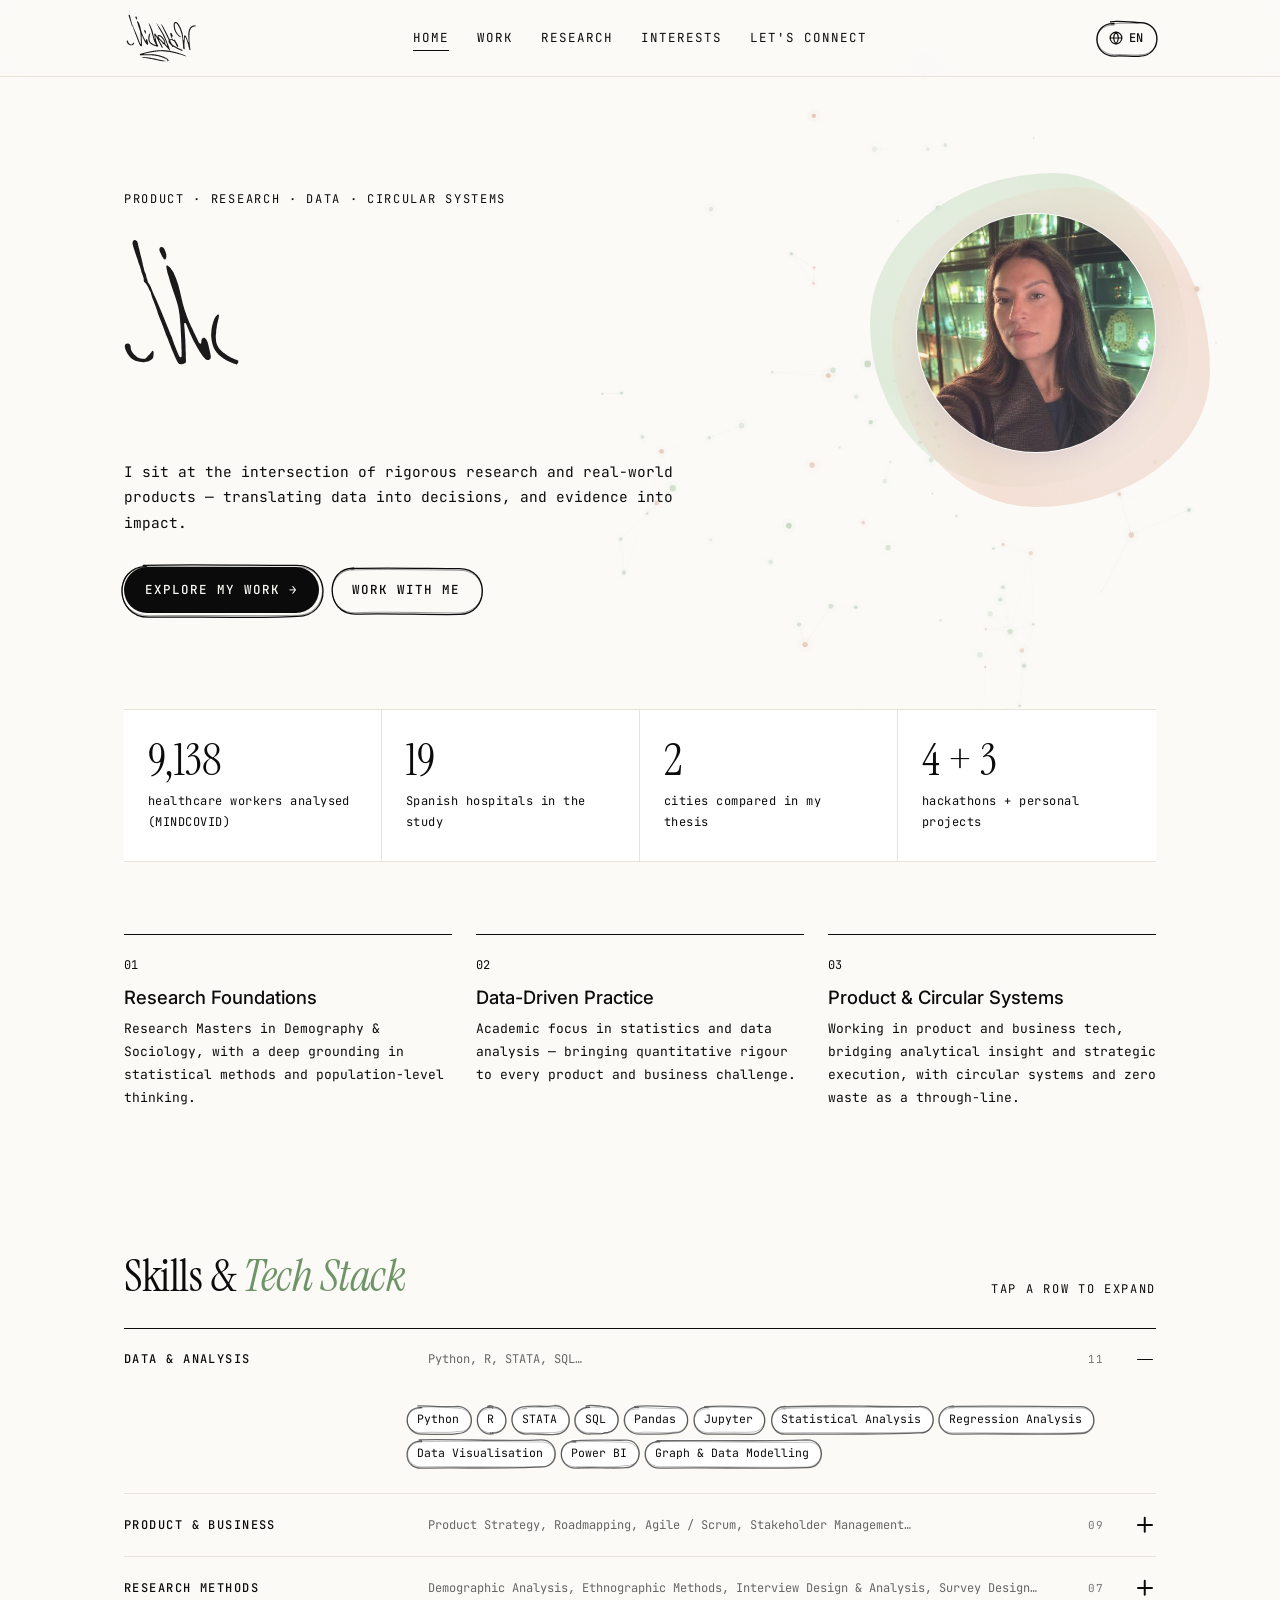
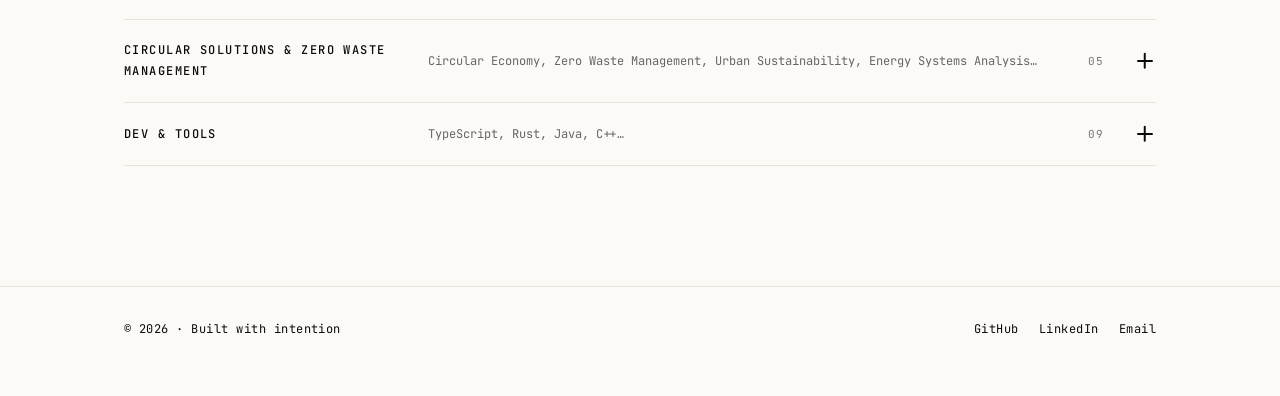
==== commit e32f7100: "Full translations, Arabic mirroring, signature dissolve, content fixes - i18n-extra.js: translates a" ====
--- a/index.html
+++ b/index.html
@@ -255,7 +255,7 @@
   </script>
   <script src="protect.js"></script>
   <script>
-  /* Profile photo: sits at the right, level with the signature, and as you scroll it breaks into particles. */
+  /* Home: the photo sits level with the signature (mirrored in Arabic). Scrolling dissolves BOTH the photo and the signature into particles. */
   (function () {
     const hero = document.querySelector('.hero'), wrap = document.querySelector('.profile-wrap'),
           frame = wrap && wrap.querySelector('.profile-frame'), blob = wrap && wrap.querySelector('.profile-blob'),
@@ -265,79 +265,110 @@
     const reduce = matchMedia('(prefers-reduced-motion: reduce)').matches;
     const mobile = () => innerWidth <= 860;
     const clamp = (v, a, b) => Math.max(a, Math.min(b, v)), smooth = v => v * v * (3 - 2 * v);
-    let D = 240, PAD = 150, dust = null, ctx = null, dots = [], ready = false;
+    let D = 240, dust = null, ctx = null, photoDots = [], sigDots = [], photoReady = false, sigReady = false, fx = 0, fy = 0;
 
     function place() {
       if (mobile()) {
-        wrap.classList.remove('placed', 'fixed'); wrap.style.cssText = ''; frame.style.cssText = ''; blob.style.cssText = '';
+        wrap.classList.remove('placed', 'fixed'); wrap.style.cssText = ''; frame.style.cssText = ''; blob.style.cssText = ''; sig.style.opacity = '';
         if (dust) dust.style.display = 'none'; return;
       }
       D = wrap.offsetWidth;
+      const rtl = document.documentElement.dir === 'rtl';
       const m = strip.getBoundingClientRect(), s = sig.getBoundingClientRect(), h = hero.getBoundingClientRect();
-      const x = m.right - D, y = s.top + s.height / 2 - D / 2;          // viewport coords now
-      if (reduce) {                                                       // static, scrolls with the page
-        wrap.style.position = 'absolute'; wrap.style.left = (x - h.left) + 'px'; wrap.style.top = (y - h.top) + 'px';
-      } else {                                                            // pinned at its scroll-0 spot while it dissolves
-        wrap.classList.add('fixed'); wrap.style.left = x + 'px'; wrap.style.top = (y + scrollY) + 'px';
-        if (dust) { dust.style.left = (x - PAD) + 'px'; dust.style.top = (y + scrollY - PAD) + 'px'; }
-      }
+      const x = rtl ? m.left : m.right - D, y = s.top + s.height / 2 - D / 2;
+      fx = x; fy = y + scrollY;
+      if (reduce) { wrap.style.position = 'absolute'; wrap.style.left = (x - h.left) + 'px'; wrap.style.top = (y - h.top) + 'px'; }
+      else { wrap.classList.add('fixed'); wrap.style.left = x + 'px'; wrap.style.top = fy + 'px'; }
+      if (dust) { dust.width = innerWidth; dust.height = innerHeight; }
       wrap.classList.add('placed'); update();
     }
 
-    function buildDust() {
+    function ensureCanvas() {
+      if (dust || reduce) return;
+      dust = document.createElement('canvas'); dust.className = 'profile-dust'; dust.setAttribute('aria-hidden', 'true');
+      dust.width = innerWidth; dust.height = innerHeight; document.body.appendChild(dust); ctx = dust.getContext('2d');
+    }
+
+    function buildPhoto() {
       if (reduce || !img) return;
       try {
         const N = 46, off = document.createElement('canvas'); off.width = off.height = N;
         const o = off.getContext('2d'); o.drawImage(img, 0, 0, N, N);
-        const px = o.getImageData(0, 0, N, N).data;
-        dust = document.createElement('canvas'); dust.className = 'profile-dust'; dust.setAttribute('aria-hidden', 'true');
-        document.body.appendChild(dust); ctx = dust.getContext('2d');
-        dust.width = dust.height = D + PAD * 2;
-        const cell = D / N, c0 = N / 2;
+        const px = o.getImageData(0, 0, N, N).data, cell = 240 / N, c0 = N / 2;
+        photoDots = [];
         for (let j = 0; j < N; j++) for (let i = 0; i < N; i++) {
           const dx = i + .5 - c0, dy = j + .5 - c0, r = Math.hypot(dx, dy);
           if (r > c0) continue;
-          const k = (j * N + i) * 4, ang = Math.atan2(dy, dx) + (Math.random() - .5) * 1.3;
-          dots.push({ x: PAD + (i + .5) * cell, y: PAD + (j + .5) * cell, rgb: [px[k], px[k + 1], px[k + 2]],
-            size: cell * (.55 + Math.random() * .3), ang, dist: 50 + Math.random() * 190, rise: 20 + Math.random() * 70,
-            delay: clamp(Math.random() * .55 + (r / c0) * .2, 0, .8) });
+          const k = (j * N + i) * 4;
+          photoDots.push({ gx: (i + .5) * cell, gy: (j + .5) * cell, rgb: [px[k], px[k + 1], px[k + 2]],
+            size: cell * (.55 + Math.random() * .3), ang: Math.atan2(dy, dx) + (Math.random() - .5) * 1.3,
+            dist: 50 + Math.random() * 190, rise: 20 + Math.random() * 70, delay: clamp(Math.random() * .55 + (r / c0) * .2, 0, .8) });
         }
-        ready = true; place();
-      } catch (e) { ready = false; }                                       // e.g. opened from file:// -> just fade
+        ensureCanvas(); photoReady = true; place();
+      } catch (e) { photoReady = false; }
+    }
+
+    function buildSig() {
+      if (reduce || mobile()) return;
+      const s = sig.getBoundingClientRect(); if (!s.width) return;
+      const ink = new Image();
+      ink.onload = () => {
+        try {
+          const w = Math.round(s.width), h = Math.round(s.height), off = document.createElement('canvas');
+          off.width = w; off.height = h;
+          const o = off.getContext('2d'); o.drawImage(ink, 0, 0, w, h);
+          const px = o.getImageData(0, 0, w, h).data; sigDots = [];
+          for (let y = 0; y < h; y += 3) for (let x = 0; x < w; x += 3) {
+            if (px[(y * w + x) * 4 + 3] < 110 || Math.random() < .22) continue;
+            sigDots.push({ gx: x + (Math.random() - .5) * 2, gy: y + (Math.random() - .5) * 2, size: .6 + Math.random() * 1.7,
+              ang: Math.random() * 6.2832, dist: 30 + Math.random() * 170, rise: 6 + Math.random() * 60, delay: Math.random() * .6 });
+          }
+          ensureCanvas(); sigReady = true; update();
+        } catch (e) { sigReady = false; }
+      };
+      ink.src = 'assets/logo.svg';
     }
 
     function update() {
       if (mobile() || reduce) return;
       const p = clamp(scrollY / Math.max(320, innerHeight * .6), 0, 1);
-      const cross = smooth(clamp(p * 5, 0, 1));                           // photo -> dots cross-fade
-      const op = ready ? 1 - cross : 1 - smooth(p);
+      const cross = smooth(clamp(p * 5, 0, 1));
+      const op = photoReady ? 1 - cross : 1 - smooth(p);
       frame.style.opacity = op; blob.style.opacity = op;
       frame.style.transform = 'scale(' + (1 - .3 * cross) + ')';
+      sig.style.opacity = sigReady ? 1 - cross : 1 - smooth(p);
       if (!dust) return;
-      dust.style.display = p > 0 && p < 1 ? 'block' : 'none';
-      if (dust.style.display === 'none') return;
-      ctx.clearRect(0, 0, dust.width, dust.height);
-      const cx = PAD + D / 2, cy = PAD + D / 2, shrink = 1 - .45 * smooth(p);
-      for (const d of dots) {
+      if (!(p > 0 && p < 1)) { dust.style.display = 'none'; return; }
+      dust.style.display = 'block'; ctx.clearRect(0, 0, dust.width, dust.height);
+      const shrink = 1 - .45 * smooth(p), cx = fx + D / 2, cy = fy + D / 2 - scrollY * 0;   // photo is pinned
+      const paint = (x0, y0, d, rgb, scale, cxm, cym, shr) => {
         const t = clamp((p - d.delay * .55) / .45, 0, 1), e = t * t;
-        const bx = cx + (d.x - cx) * shrink, by = cy + (d.y - cy) * shrink;
+        const bx = cxm + (x0 - cxm) * shr, by = cym + (y0 - cym) * shr;
         const x = bx + Math.cos(d.ang) * d.dist * e, y = by + Math.sin(d.ang) * d.dist * e - d.rise * e;
-        const mix = e * .65, r = d.rgb[0] * (1 - mix) + 143 * mix, g = d.rgb[1] * (1 - mix) + 175 * mix, b = d.rgb[2] * (1 - mix) + 138 * mix;
+        const mix = e * .65, r = rgb[0] * (1 - mix) + 143 * mix, g = rgb[1] * (1 - mix) + 175 * mix, b = rgb[2] * (1 - mix) + 138 * mix;
         ctx.fillStyle = 'rgba(' + (r | 0) + ',' + (g | 0) + ',' + (b | 0) + ',' + (cross * (1 - t)).toFixed(3) + ')';
         ctx.beginPath(); ctx.arc(x, y, Math.max(.4, d.size * (1 - .7 * e)), 0, 6.2832); ctx.fill();
+      };
+      if (photoReady) for (const d of photoDots) paint(fx + d.gx, fy + d.gy, d, d.rgb, 1, cx, cy, shrink);
+      if (sigReady) {
+        const s = sig.getBoundingClientRect(), sx = s.left + s.width / 2, sy = s.top + s.height / 2, ink = [26, 26, 26];
+        for (const d of sigDots) paint(s.left + d.gx, s.top + d.gy, d, ink, 1, sx, sy, 1 - .2 * smooth(p));
       }
     }
 
-    let raf = null;
+    let raf = null, rt = null;
     addEventListener('scroll', () => { if (!raf) raf = requestAnimationFrame(() => { raf = null; update(); }); }, { passive: true });
-    addEventListener('resize', place); addEventListener('load', place); sig.addEventListener('load', place);
-    if (document.fonts && document.fonts.ready) document.fonts.ready.then(place);
+    const again = () => { place(); clearTimeout(rt); rt = setTimeout(buildSig, 250); };
+    addEventListener('resize', again); addEventListener('load', again); sig.addEventListener('load', again);
+    if (document.fonts && document.fonts.ready) document.fonts.ready.then(again);
     if ('ResizeObserver' in window) new ResizeObserver(place).observe(hero);
-    place();
-    if (img.complete) buildDust(); else img.addEventListener('load', buildDust);
+    new MutationObserver(place).observe(document.documentElement, { attributes: true, attributeFilter: ['dir'] });
+    place(); buildSig();
+    if (img.complete) buildPhoto(); else img.addEventListener('load', buildPhoto);
   })();
   </script>
   <script src="pills.js"></script>
   <script src="translations.js"></script>
+  <script src="i18n-extra.js"></script>
 </body>
 </html>
--- a/style.css
+++ b/style.css
@@ -69,11 +69,11 @@
 .hero { padding: 110px 0 72px; display: grid; grid-template-columns: minmax(0, 640px); justify-content: start; position: relative; }
 .hero h1 { margin: 18px 0 0; }
 .hero-name { margin: 14px 0 0; line-height: 0; }
-.hero-signature { display: block; width: min(300px, 100%); height: auto; margin-left: -10px; }
+.hero-signature { display: block; width: min(300px, 100%); height: auto; margin-inline-start: -10px; }
 .hero-actions { display: flex; gap: 12px; margin-top: 2rem; flex-wrap: wrap; }
 .profile-wrap { position: absolute; visibility: hidden; width: 240px; height: 240px; }
 .profile-wrap.fixed { position: fixed; z-index: 2; }
-.profile-dust { position: fixed; pointer-events: none; z-index: 3; display: none; }
+.profile-dust { position: fixed; left: 0; top: 0; pointer-events: none; z-index: 3; display: none; }
 .profile-wrap.placed { visibility: visible; }
 /* organic layers behind the photo */
 .profile-blob, .profile-blob::before {
@@ -126,8 +126,8 @@
 
 /* ─── Metrics strip ──────────────────────────────────── */
 .metrics { display: grid; grid-template-columns: repeat(4, 1fr); border-top: 1px solid var(--line); border-bottom: 1px solid var(--line); margin: 24px 0 0; background: var(--surface); }
-.metric { padding: 28px 24px; border-right: 1px solid var(--line); }
-.metric:last-child { border-right: 0; }
+.metric { padding: 28px 24px; border-inline-end: 1px solid var(--line); }
+.metric:last-child { border-inline-end: 0; }
 .metric .num { font-family: var(--font-display); font-size: 2.8rem; line-height: 1; }
 .metric .lbl { font-size: 12px; letter-spacing: .04em; color: var(--muted); margin-top: 8px; }
 
@@ -217,11 +217,11 @@
 /* ─── Responsive ─────────────────────────────────────── */
 @media (max-width: 860px) {
   .hero { grid-template-columns: 1fr; padding-top: 64px; }
-  .profile-wrap { position: relative; visibility: visible; width: 150px; height: 150px; margin: 56px 0 24px 58px; }
+  .profile-wrap { position: relative; visibility: visible; width: 150px; height: 150px; margin: 56px 0 24px; margin-inline-start: 58px; }
   nav .wrap { height: 72px; }
   .logo-img { height: 56px; }
   .metrics { grid-template-columns: repeat(2, 1fr); }
-  .metric:nth-child(2) { border-right: 0; }
+  .metric:nth-child(2) { border-inline-end: 0; }
   .metric:nth-child(-n+2) { border-bottom: 1px solid var(--line); }
   .pillars, .skills, .services, .contact-links { grid-template-columns: 1fr; }
   .row { grid-template-columns: 1fr; gap: 10px; }
@@ -273,7 +273,7 @@
 .g-icon::before, .g-icon::after { content: ""; position: absolute; left: 3px; right: 3px; top: 10px; height: 1.5px; background: var(--ink); border-radius: 2px; transition: transform .35s ease, opacity .25s; }
 .g-icon::after { transform: rotate(90deg); }
 details[open] .g-icon::after { transform: rotate(0); opacity: 0; }
-.acc .panel { padding: 0 0 26px calc(min(280px, 25%) + 24px); }
+.acc .panel { padding: 0 0 26px; padding-inline-start: calc(min(280px, 25%) + 24px); }
 details[open] .panel { animation: accIn .4s cubic-bezier(.2,.7,.2,1); }
 @keyframes accIn { from { opacity: 0; transform: translateY(-8px); } to { opacity: 1; transform: none; } }
 @media (max-width: 860px) {
@@ -296,7 +296,7 @@
 .proj summary:hover h3 { text-decoration: underline; text-underline-offset: 5px; }
 .proj .meta { font-family: var(--font-mono); font-size: 12px; letter-spacing: .06em; text-transform: uppercase; }
 .proj .links { display: flex; gap: 8px; flex-wrap: wrap; justify-content: flex-end; }
-.proj .panel { padding: 0 52px 30px calc(170px + 24px); }
+.proj .panel { padding: 0 0 30px; padding-inline-start: calc(170px + 24px); padding-inline-end: 52px; }
 .proj .panel p { font-size: 13px; max-width: none; text-align: justify; hyphens: auto; -webkit-hyphens: auto; margin-top: 0; }
 .proj .panel p + p { margin-top: 10px; }
 .proj .panel .small { font-size: 12px; margin-top: 12px; }
@@ -355,3 +355,10 @@
   nav ul a { font-size: 10.5px; letter-spacing: .04em; }
   .logo-img { height: 40px; } body.page-home .logo-img { height: 36px; }
 }
+
+/* ─── Arabic / RTL ───────────────────────────────────── */
+body.rtl, body.rtl * { letter-spacing: 0 !important; }
+body.rtl { line-height: 1.9; }
+body.rtl .eyebrow, body.rtl nav ul a, body.rtl .btn, body.rtl a.pill, body.rtl .g-name, body.rtl .proj .meta { text-transform: none; }
+html[dir="rtl"] .hero-actions { justify-content: flex-start; }
+html[dir="rtl"] .chips { justify-content: flex-start; }
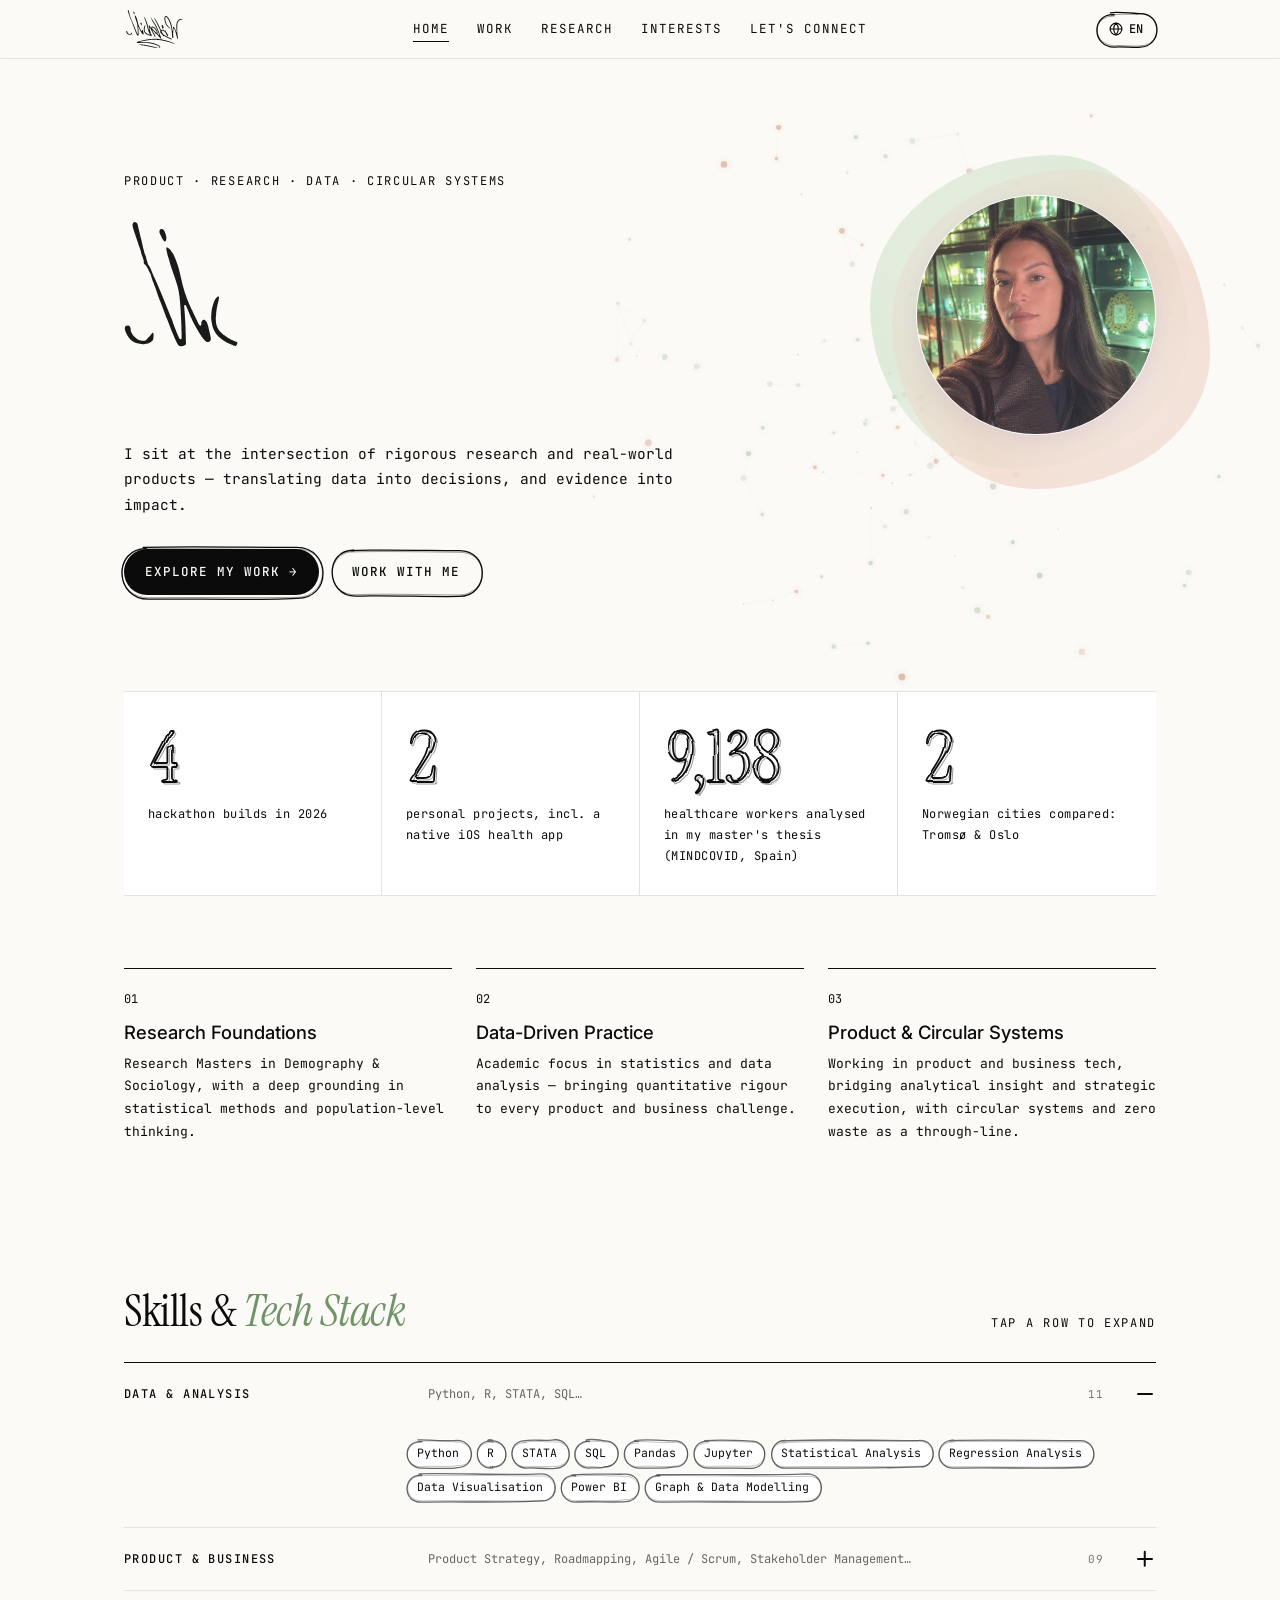
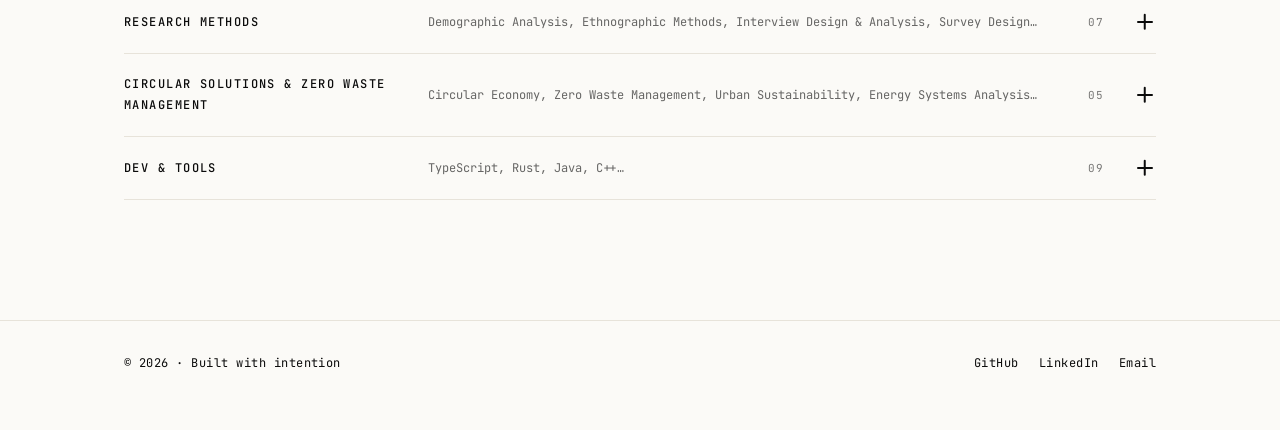
==== commit 97c714d8: "Redesign KPI strip with handwritten numerals; contact page icon and 1-3 numerals; health app details" ====
--- a/index.html
+++ b/index.html
@@ -26,6 +26,7 @@
     </div>
   </nav>
 
+  <svg width="0" height="0" style="position:absolute" aria-hidden="true" focusable="false"><defs><filter id="rough" x="-10%" y="-10%" width="120%" height="120%"><feTurbulence type="fractalNoise" baseFrequency="0.04" numOctaves="2" seed="3" result="n"/><feDisplacementMap in="SourceGraphic" in2="n" scale="3" xChannelSelector="R" yChannelSelector="G"/></filter></defs></svg>
   <main class="wrap">
     <section class="hero">
       <div>
@@ -46,10 +47,10 @@
     </section>
 
     <div class="metrics">
-      <div class="metric"><div class="num">9,138</div><div class="lbl">healthcare workers analysed (MINDCOVID)</div></div>
-      <div class="metric"><div class="num">19</div><div class="lbl">Spanish hospitals in the study</div></div>
-      <div class="metric"><div class="num">2</div><div class="lbl">cities compared in my thesis</div></div>
-      <div class="metric"><div class="num">4 + 3</div><div class="lbl">hackathons + personal projects</div></div>
+      <div class="metric"><svg class="num hand" role="img" aria-label="4" viewBox="0 0 60 56"><text x="2" y="46">4</text><text class="t2" x="3.5" y="47.5">4</text></svg><div class="lbl">hackathon builds in 2026</div></div>
+      <div class="metric"><svg class="num hand" role="img" aria-label="2" viewBox="0 0 60 56"><text x="2" y="46">2</text><text class="t2" x="3.5" y="47.5">2</text></svg><div class="lbl">personal projects, incl. a native iOS health app</div></div>
+      <div class="metric"><svg class="num hand" role="img" aria-label="9,138" viewBox="0 0 150 56"><text x="2" y="46">9,138</text><text class="t2" x="3.5" y="47.5">9,138</text></svg><div class="lbl">healthcare workers analysed in my master's thesis (MINDCOVID, Spain)</div></div>
+      <div class="metric"><svg class="num hand" role="img" aria-label="2" viewBox="0 0 60 56"><text x="2" y="46">2</text><text class="t2" x="3.5" y="47.5">2</text></svg><div class="lbl">Norwegian cities compared: Tromsø &amp; Oslo</div></div>
     </div>
 
     <section class="block">
@@ -276,7 +277,7 @@
       const rtl = document.documentElement.dir === 'rtl';
       const m = strip.getBoundingClientRect(), s = sig.getBoundingClientRect(), h = hero.getBoundingClientRect();
       const x = rtl ? m.left : m.right - D, y = s.top + s.height / 2 - D / 2;
-      fx = x; fy = y + scrollY;
+      fx = x; fy = y + sy();
       if (reduce) { wrap.style.position = 'absolute'; wrap.style.left = (x - h.left) + 'px'; wrap.style.top = (y - h.top) + 'px'; }
       else { wrap.classList.add('fixed'); wrap.style.left = x + 'px'; wrap.style.top = fy + 'px'; }
       if (dust) { dust.width = innerWidth; dust.height = innerHeight; }
@@ -329,9 +330,10 @@
       ink.src = 'assets/logo.svg';
     }
 
+    const sy = () => Math.max(0, window.pageYOffset || document.documentElement.scrollTop || document.body.scrollTop || 0);
     function update() {
-      if (mobile() || reduce) return;
-      const p = clamp(scrollY / Math.max(320, innerHeight * .6), 0, 1);
+      if (mobile() || reduce) { if (dust) dust.style.display = 'none'; return; }
+      const p = clamp(sy() / Math.max(320, innerHeight * .6), 0, 1);
       const cross = smooth(clamp(p * 5, 0, 1));
       const op = photoReady ? 1 - cross : 1 - smooth(p);
       frame.style.opacity = op; blob.style.opacity = op;
@@ -340,7 +342,7 @@
       if (!dust) return;
       if (!(p > 0 && p < 1)) { dust.style.display = 'none'; return; }
       dust.style.display = 'block'; ctx.clearRect(0, 0, dust.width, dust.height);
-      const shrink = 1 - .45 * smooth(p), cx = fx + D / 2, cy = fy + D / 2 - scrollY * 0;   // photo is pinned
+      const shrink = 1 - .45 * smooth(p), cx = fx + D / 2, cy = fy + D / 2;   // photo is pinned
       const paint = (x0, y0, d, rgb, scale, cxm, cym, shr) => {
         const t = clamp((p - d.delay * .55) / .45, 0, 1), e = t * t;
         const bx = cxm + (x0 - cxm) * shr, by = cym + (y0 - cym) * shr;
@@ -357,9 +359,17 @@
     }
 
     let raf = null, rt = null;
-    addEventListener('scroll', () => { if (!raf) raf = requestAnimationFrame(() => { raf = null; update(); }); }, { passive: true });
+    let settle = null;
+    const onScroll = () => {
+      if (!raf) raf = requestAnimationFrame(() => { raf = null; update(); });
+      clearTimeout(settle); settle = setTimeout(update, 140);   // mobile webviews can miss the last scroll event: re-check once scrolling stops
+    };
+    addEventListener('scroll', onScroll, { passive: true, capture: true });
+    addEventListener('touchmove', onScroll, { passive: true }); addEventListener('touchend', onScroll, { passive: true });
+    addEventListener('scrollend', update); addEventListener('pageshow', update);
+    document.addEventListener('visibilitychange', update);
     const again = () => { place(); clearTimeout(rt); rt = setTimeout(buildSig, 250); };
-    addEventListener('resize', again); addEventListener('load', again); sig.addEventListener('load', again);
+    addEventListener('resize', again); addEventListener('orientationchange', again); addEventListener('load', again); sig.addEventListener('load', again);
     if (document.fonts && document.fonts.ready) document.fonts.ready.then(again);
     if ('ResizeObserver' in window) new ResizeObserver(place).observe(hero);
     new MutationObserver(place).observe(document.documentElement, { attributes: true, attributeFilter: ['dir'] });
--- a/style.css
+++ b/style.css
@@ -43,10 +43,10 @@
   backdrop-filter: blur(10px);
   border-bottom: 1px solid var(--line);
 }
-nav .wrap { display: flex; align-items: center; justify-content: space-between; height: 100px; }
+nav .wrap { display: flex; align-items: center; justify-content: space-between; height: 68px; }
 .logo { display: flex; align-items: center; gap: 10px; font-family: var(--font-mono); font-size: 13px; letter-spacing: .08em; font-weight: 500; }
 /* Drop your own logo into the slot: <img class="logo-img" src="logo.svg" alt="MVW logo"> */
-.logo-img { height: 84px; width: auto; display: block; }
+.logo-img { height: 54px; width: auto; display: block; }
 .logo-slot { width: 28px; height: 28px; border: 1px dashed var(--muted); border-radius: 6px; }
 nav ul { display: flex; gap: 28px; list-style: none; }
 nav ul a { font-size: 12.5px; letter-spacing: .08em; text-transform: uppercase; color: var(--ink-soft); transition: color .2s; padding: 4px 0; border-bottom: 1px solid transparent; }
@@ -129,6 +129,12 @@
 .metric { padding: 28px 24px; border-inline-end: 1px solid var(--line); }
 .metric:last-child { border-inline-end: 0; }
 .metric .num { font-family: var(--font-display); font-size: 2.8rem; line-height: 1; }
+.metric .num.hand { display: block; height: 76px; width: auto; max-width: 100%; overflow: visible; }
+.metric .num.hand text { font-family: var(--font-display); font-size: 52px; fill: none; stroke: var(--ink, #0B0B0B); stroke-width: 1.3; stroke-linejoin: round; filter: url(#rough); }
+.metric .num.hand .t2 { stroke-width: .8; opacity: .4; }
+.mini-stats { display: flex; flex-wrap: wrap; gap: 10px 28px; margin: 14px 0 4px; padding: 12px 0; border-block: 1px solid var(--line); }
+.mini-stats span { font-size: 12px; letter-spacing: .03em; color: var(--muted); }
+.mini-stats b { display: block; font-family: var(--font-display); font-weight: 400; font-size: 1.9rem; line-height: 1.1; color: var(--ink, #0B0B0B); letter-spacing: 0; }
 .metric .lbl { font-size: 12px; letter-spacing: .04em; color: var(--muted); margin-top: 8px; }
 
 /* ─── Sections ───────────────────────────────────────── */
@@ -218,8 +224,8 @@
 @media (max-width: 860px) {
   .hero { grid-template-columns: 1fr; padding-top: 64px; }
   .profile-wrap { position: relative; visibility: visible; width: 150px; height: 150px; margin: 56px 0 24px; margin-inline-start: 58px; }
-  nav .wrap { height: 72px; }
-  .logo-img { height: 56px; }
+  nav .wrap { height: 60px; }
+  .logo-img { height: 46px; }
   .metrics { grid-template-columns: repeat(2, 1fr); }
   .metric:nth-child(2) { border-inline-end: 0; }
   .metric:nth-child(-n+2) { border-bottom: 1px solid var(--line); }
@@ -250,9 +256,9 @@
 @media (prefers-reduced-motion: reduce) { .sparks { display: none; } .glow { transition: none; } }
 
 /* ─── Home: smaller corner signature (this page only) ── */
-body.page-home nav .wrap { height: 76px; }
-body.page-home .logo-img { height: 52px; }
-@media (max-width: 860px) { body.page-home nav .wrap { height: 64px; } body.page-home .logo-img { height: 42px; } }
+body.page-home nav .wrap { height: 58px; }
+body.page-home .logo-img { height: 42px; }
+@media (max-width: 860px) { body.page-home nav .wrap { height: 54px; } body.page-home .logo-img { height: 36px; } }
 @media (max-width: 520px) { body.page-home .logo-img { height: 34px; } }
 
 /* ─── Skills accordion (home) ───────────────────────── */
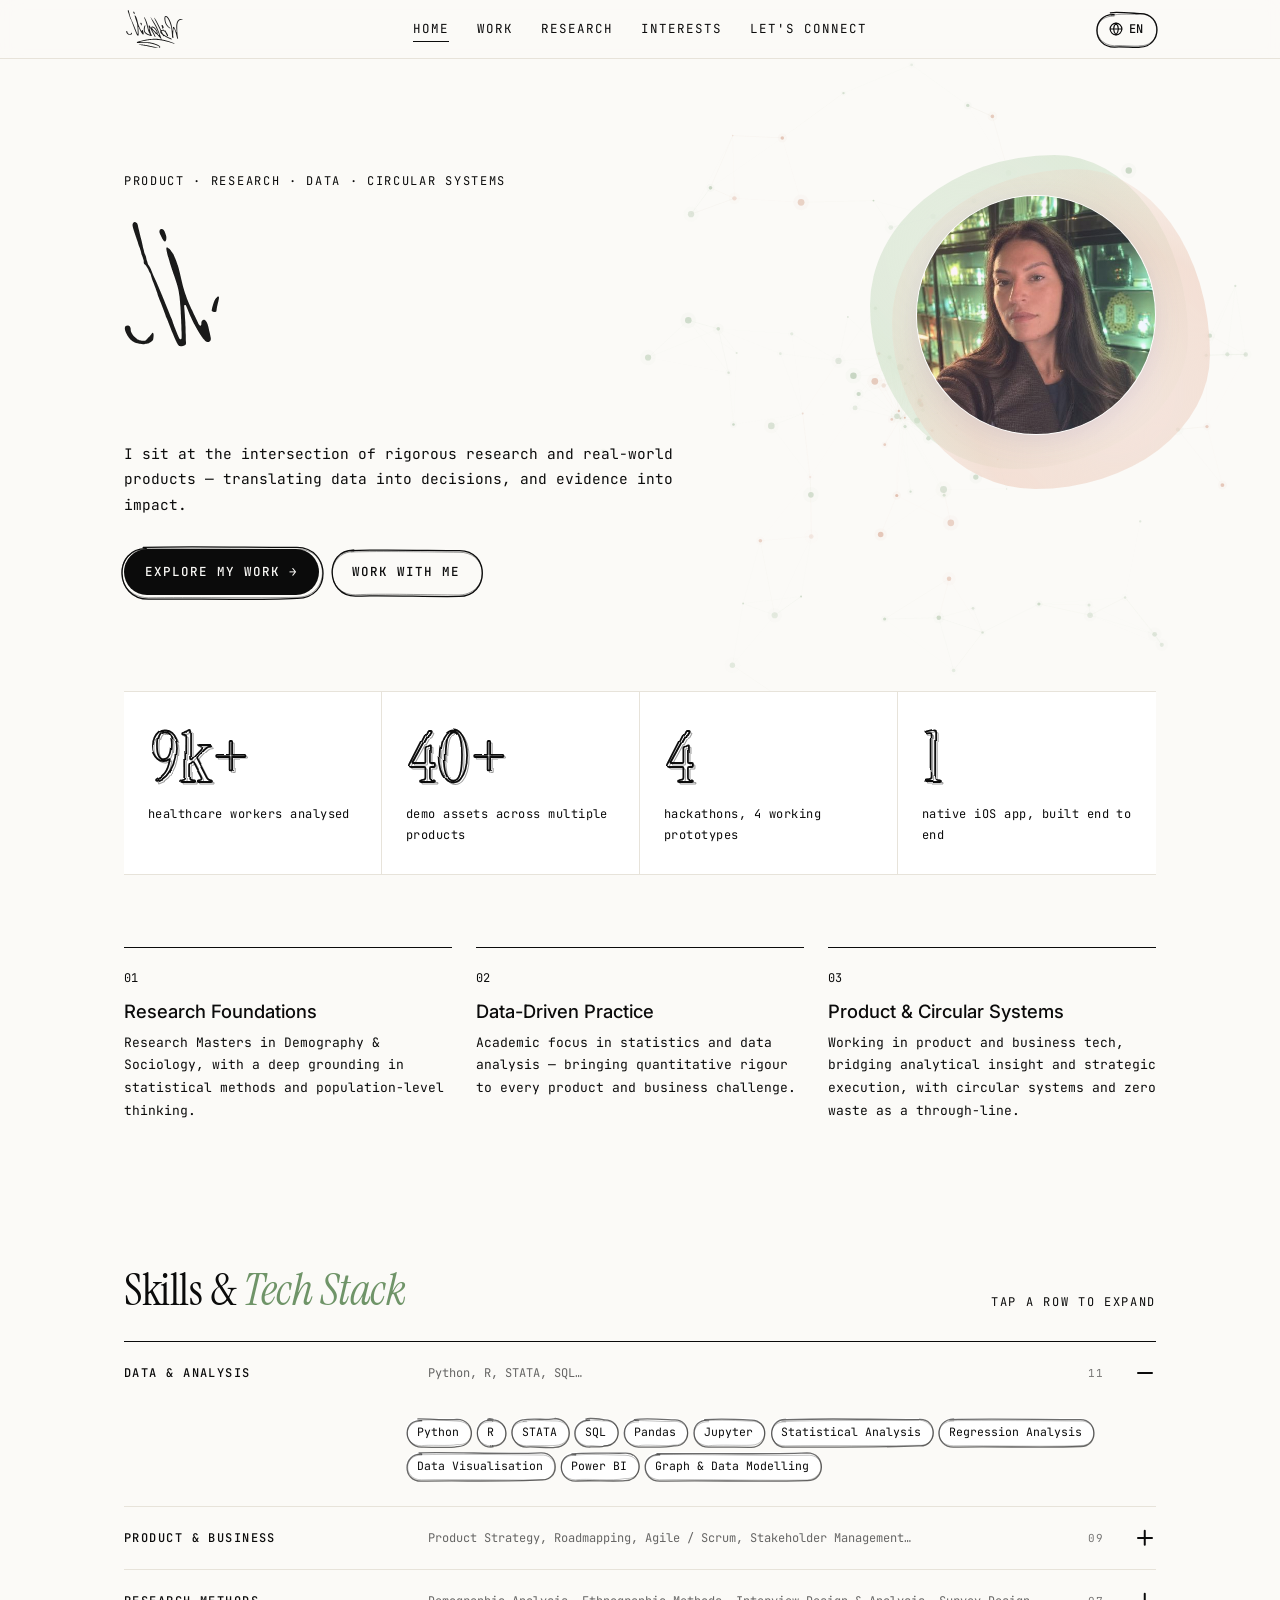
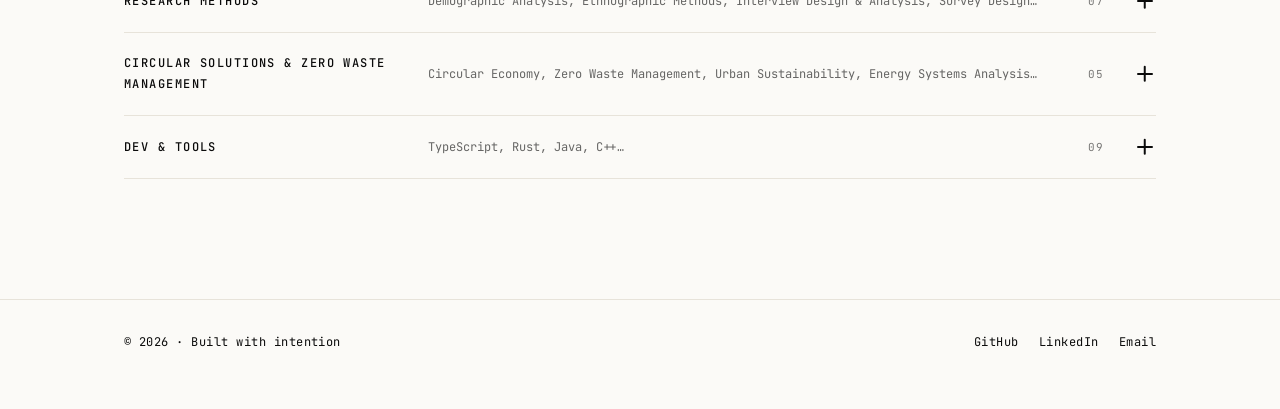
==== commit 5e3a0fb3: "Update KPI strip" ====
--- a/index.html
+++ b/index.html
@@ -47,10 +47,10 @@
     </section>
 
     <div class="metrics">
-      <div class="metric"><svg class="num hand" role="img" aria-label="4" viewBox="0 0 60 56"><text x="2" y="46">4</text><text class="t2" x="3.5" y="47.5">4</text></svg><div class="lbl">hackathon builds in 2026</div></div>
-      <div class="metric"><svg class="num hand" role="img" aria-label="2" viewBox="0 0 60 56"><text x="2" y="46">2</text><text class="t2" x="3.5" y="47.5">2</text></svg><div class="lbl">personal projects, incl. a native iOS health app</div></div>
-      <div class="metric"><svg class="num hand" role="img" aria-label="9,138" viewBox="0 0 150 56"><text x="2" y="46">9,138</text><text class="t2" x="3.5" y="47.5">9,138</text></svg><div class="lbl">healthcare workers analysed in my master's thesis (MINDCOVID, Spain)</div></div>
-      <div class="metric"><svg class="num hand" role="img" aria-label="2" viewBox="0 0 60 56"><text x="2" y="46">2</text><text class="t2" x="3.5" y="47.5">2</text></svg><div class="lbl">Norwegian cities compared: Tromsø &amp; Oslo</div></div>
+      <div class="metric"><svg class="num hand" role="img" aria-label="9k+" viewBox="0 0 100 56"><text x="2" y="46">9k+</text><text class="t2" x="3.5" y="47.5">9k+</text></svg><div class="lbl">healthcare workers analysed</div></div>
+      <div class="metric"><svg class="num hand" role="img" aria-label="40+" viewBox="0 0 100 56"><text x="2" y="46">40+</text><text class="t2" x="3.5" y="47.5">40+</text></svg><div class="lbl">demo assets across multiple products</div></div>
+      <div class="metric"><svg class="num hand" role="img" aria-label="4" viewBox="0 0 60 56"><text x="2" y="46">4</text><text class="t2" x="3.5" y="47.5">4</text></svg><div class="lbl">hackathons, 4 working prototypes</div></div>
+      <div class="metric"><svg class="num hand" role="img" aria-label="1" viewBox="0 0 60 56"><text x="2" y="46">1</text><text class="t2" x="3.5" y="47.5">1</text></svg><div class="lbl">native iOS app, built end to end</div></div>
     </div>
 
     <section class="block">
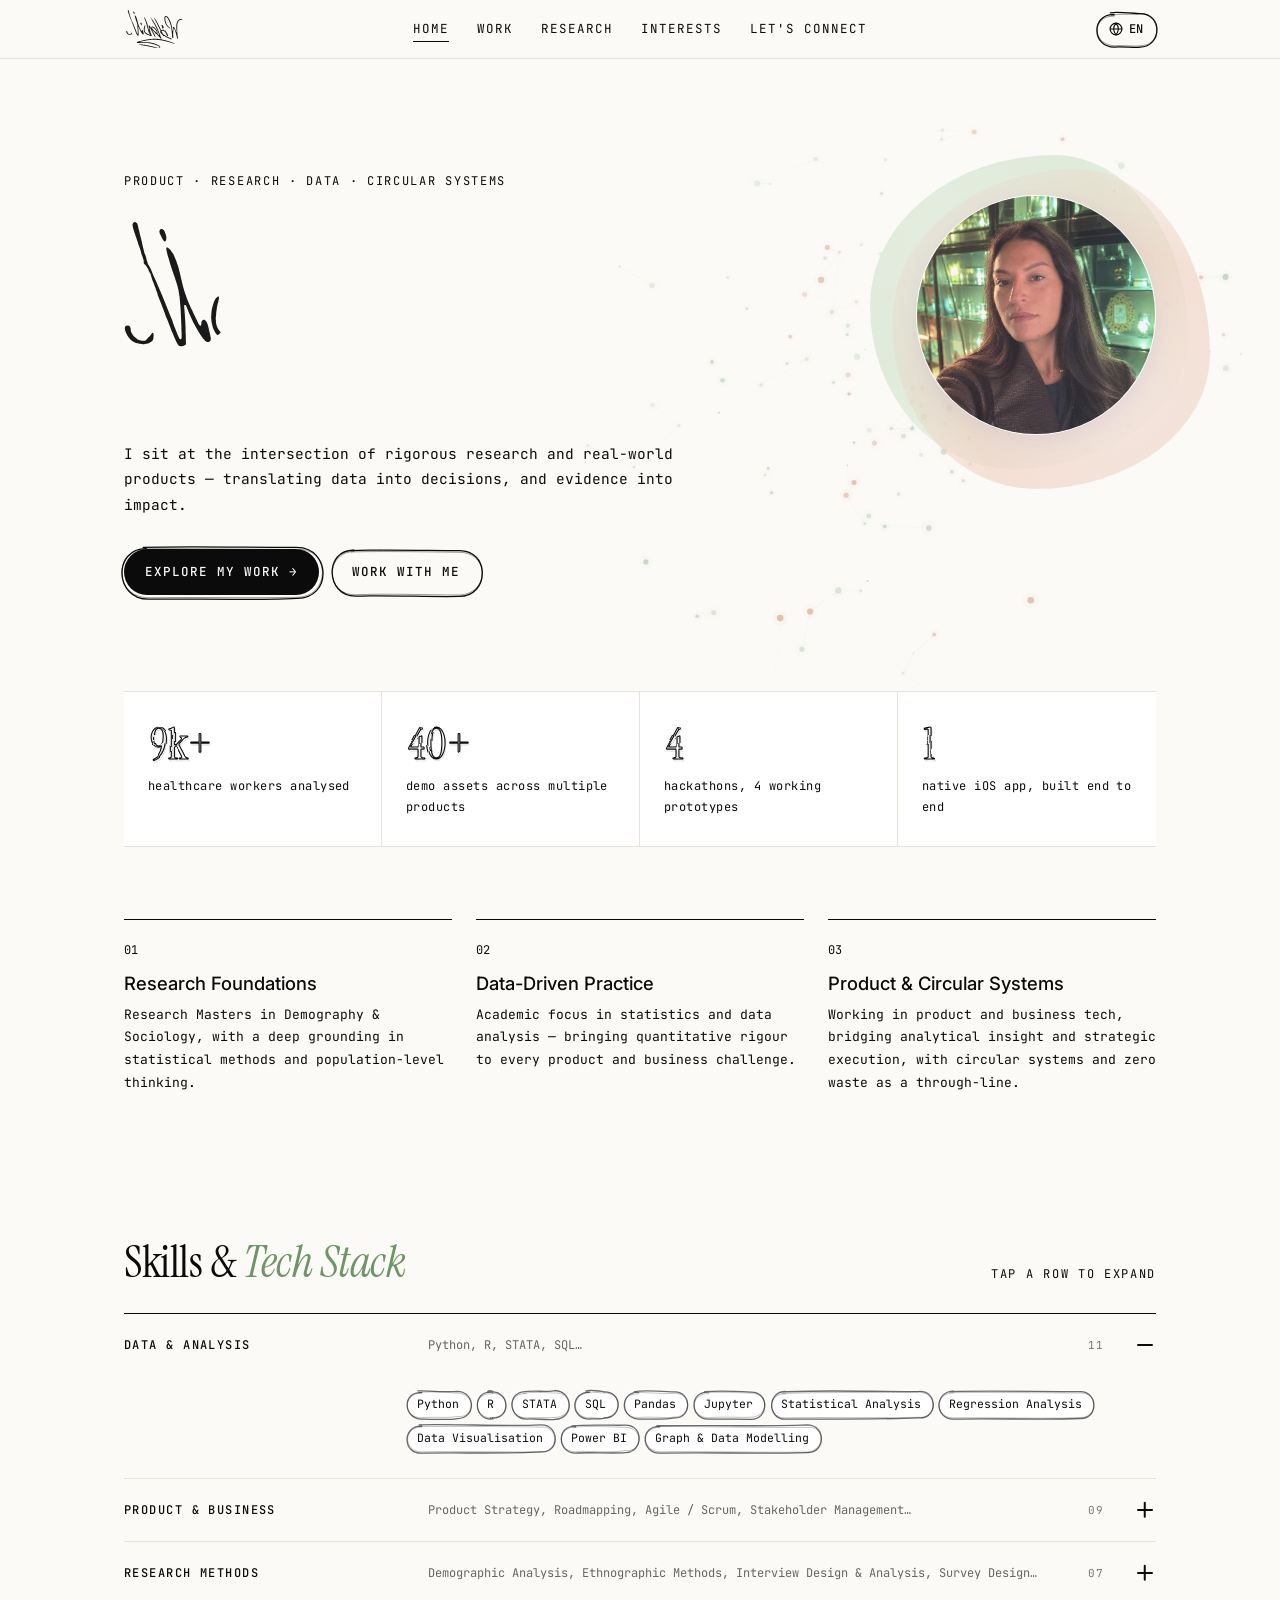
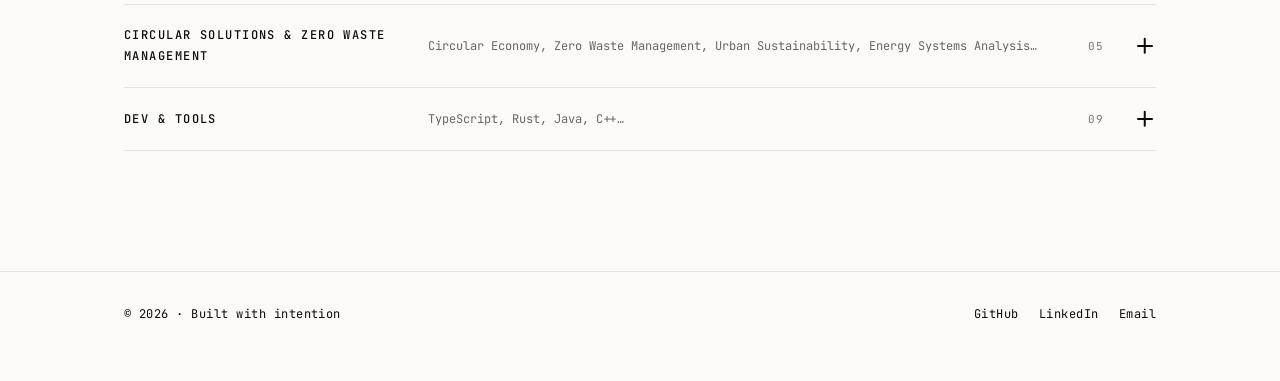
==== commit af1eb29a: "KPI strip: handwritten numerals, translations, cache-bust stylesheet" ====
--- a/index.html
+++ b/index.html
@@ -8,7 +8,7 @@
   <meta name="robots" content="noimageindex"/>
   <link rel="preconnect" href="https://fonts.googleapis.com"/>
   <link href="https://fonts.googleapis.com/css2?family=Inter:wght@300;400;500;600&family=Instrument+Serif:ital@0;1&family=JetBrains+Mono:wght@400;500&display=swap" rel="stylesheet"/>
-  <link rel="stylesheet" href="style.css"/>
+  <link rel="stylesheet" href="style.css?v=4"/>
 </head>
 <body class="page-home">
   <nav>
@@ -47,10 +47,10 @@
     </section>
 
     <div class="metrics">
-      <div class="metric"><svg class="num hand" role="img" aria-label="9k+" viewBox="0 0 100 56"><text x="2" y="46">9k+</text><text class="t2" x="3.5" y="47.5">9k+</text></svg><div class="lbl">healthcare workers analysed</div></div>
-      <div class="metric"><svg class="num hand" role="img" aria-label="40+" viewBox="0 0 100 56"><text x="2" y="46">40+</text><text class="t2" x="3.5" y="47.5">40+</text></svg><div class="lbl">demo assets across multiple products</div></div>
-      <div class="metric"><svg class="num hand" role="img" aria-label="4" viewBox="0 0 60 56"><text x="2" y="46">4</text><text class="t2" x="3.5" y="47.5">4</text></svg><div class="lbl">hackathons, 4 working prototypes</div></div>
-      <div class="metric"><svg class="num hand" role="img" aria-label="1" viewBox="0 0 60 56"><text x="2" y="46">1</text><text class="t2" x="3.5" y="47.5">1</text></svg><div class="lbl">native iOS app, built end to end</div></div>
+      <div class="metric"><svg class="num hand" role="img" aria-label="9k+" viewBox="0 0 100 56"><text x="2" y="46" fill="none" stroke="#0B0B0B" stroke-width="1.3" stroke-linejoin="round">9k+</text><text class="t2" x="3.5" y="47.5" fill="none" stroke="#0B0B0B" stroke-width=".8" stroke-opacity=".4" stroke-linejoin="round">9k+</text></svg><div class="lbl">healthcare workers analysed</div></div>
+      <div class="metric"><svg class="num hand" role="img" aria-label="40+" viewBox="0 0 100 56"><text x="2" y="46" fill="none" stroke="#0B0B0B" stroke-width="1.3" stroke-linejoin="round">40+</text><text class="t2" x="3.5" y="47.5" fill="none" stroke="#0B0B0B" stroke-width=".8" stroke-opacity=".4" stroke-linejoin="round">40+</text></svg><div class="lbl">demo assets across multiple products</div></div>
+      <div class="metric"><svg class="num hand" role="img" aria-label="4" viewBox="0 0 60 56"><text x="2" y="46" fill="none" stroke="#0B0B0B" stroke-width="1.3" stroke-linejoin="round">4</text><text class="t2" x="3.5" y="47.5" fill="none" stroke="#0B0B0B" stroke-width=".8" stroke-opacity=".4" stroke-linejoin="round">4</text></svg><div class="lbl">hackathons, 4 working prototypes</div></div>
+      <div class="metric"><svg class="num hand" role="img" aria-label="1" viewBox="0 0 60 56"><text x="2" y="46" fill="none" stroke="#0B0B0B" stroke-width="1.3" stroke-linejoin="round">1</text><text class="t2" x="3.5" y="47.5" fill="none" stroke="#0B0B0B" stroke-width=".8" stroke-opacity=".4" stroke-linejoin="round">1</text></svg><div class="lbl">native iOS app, built end to end</div></div>
     </div>
 
     <section class="block">
--- a/style.css
+++ b/style.css
@@ -129,8 +129,10 @@
 .metric { padding: 28px 24px; border-inline-end: 1px solid var(--line); }
 .metric:last-child { border-inline-end: 0; }
 .metric .num { font-family: var(--font-display); font-size: 2.8rem; line-height: 1; }
-.metric .num.hand { display: block; height: 76px; width: auto; max-width: 100%; overflow: visible; }
+.metric .num.hand { display: block; height: 48px; width: auto; max-width: 100%; overflow: visible; }
 .metric .num.hand text { font-family: var(--font-display); font-size: 52px; fill: none; stroke: var(--ink, #0B0B0B); stroke-width: 1.3; stroke-linejoin: round; filter: url(#rough); }
+.metric .num.hand text { direction: ltr; unicode-bidi: bidi-override; }
+html[dir="rtl"] .metric .num.hand { margin-inline-start: 0; margin-inline-end: auto; margin-left: auto; margin-right: 0; }
 .metric .num.hand .t2 { stroke-width: .8; opacity: .4; }
 .mini-stats { display: flex; flex-wrap: wrap; gap: 10px 28px; margin: 14px 0 4px; padding: 12px 0; border-block: 1px solid var(--line); }
 .mini-stats span { font-size: 12px; letter-spacing: .03em; color: var(--muted); }
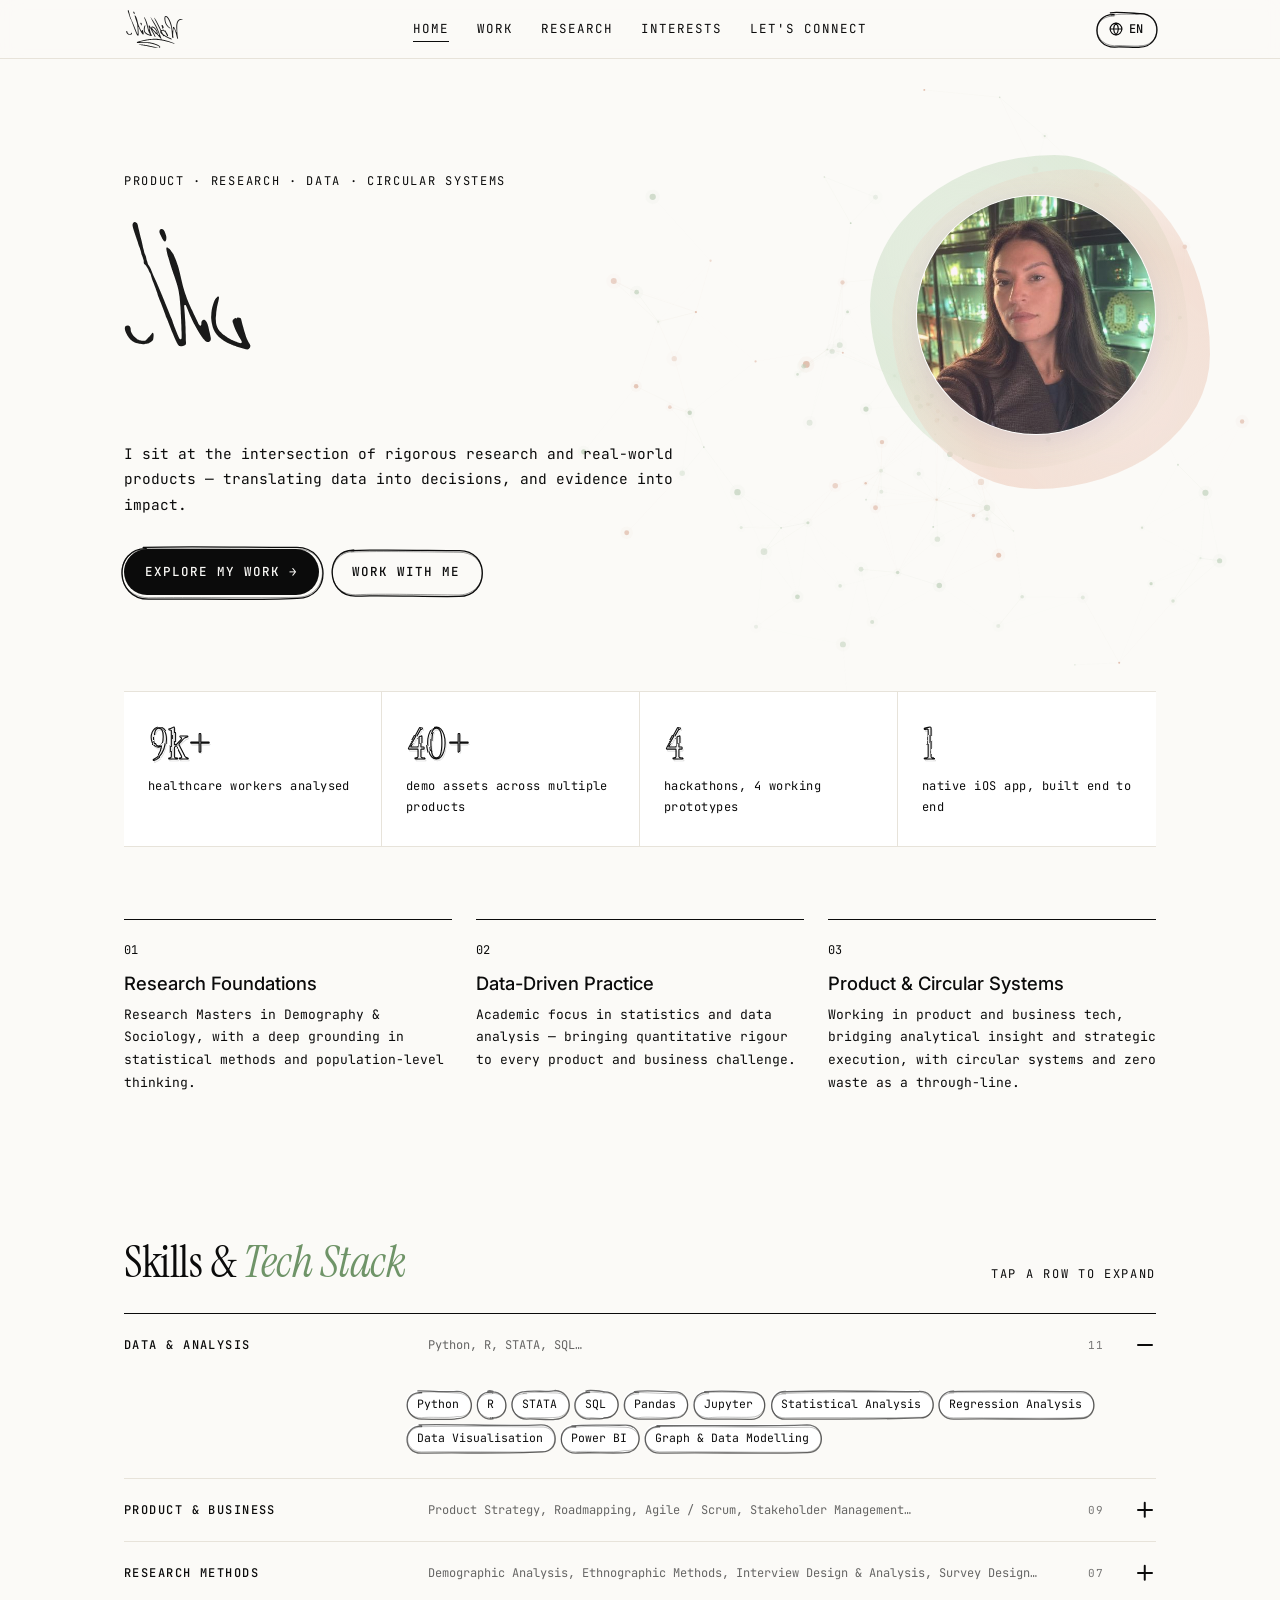
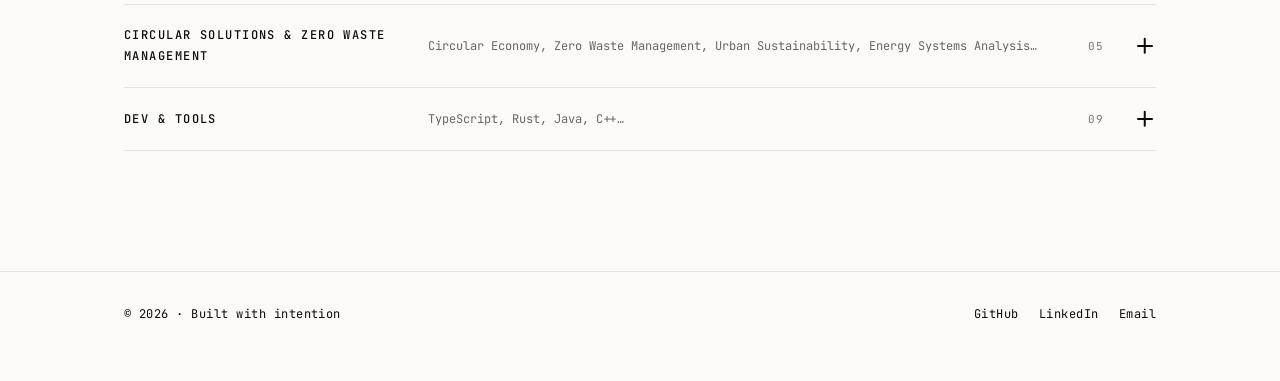
==== commit 60a686dc: "Add favicon, interests intro margin, KPI strip, translations" ====
--- a/index.html
+++ b/index.html
@@ -8,6 +8,10 @@
   <meta name="robots" content="noimageindex"/>
   <link rel="preconnect" href="https://fonts.googleapis.com"/>
   <link href="https://fonts.googleapis.com/css2?family=Inter:wght@300;400;500;600&family=Instrument+Serif:ital@0;1&family=JetBrains+Mono:wght@400;500&display=swap" rel="stylesheet"/>
+  <link rel="icon" href="favicon.ico" sizes="any"/>
+  <link rel="icon" type="image/png" sizes="32x32" href="assets/favicon-32.png"/>
+  <link rel="icon" type="image/png" sizes="16x16" href="assets/favicon-16.png"/>
+  <link rel="apple-touch-icon" href="assets/apple-touch-icon.png"/>
   <link rel="stylesheet" href="style.css?v=4"/>
 </head>
 <body class="page-home">
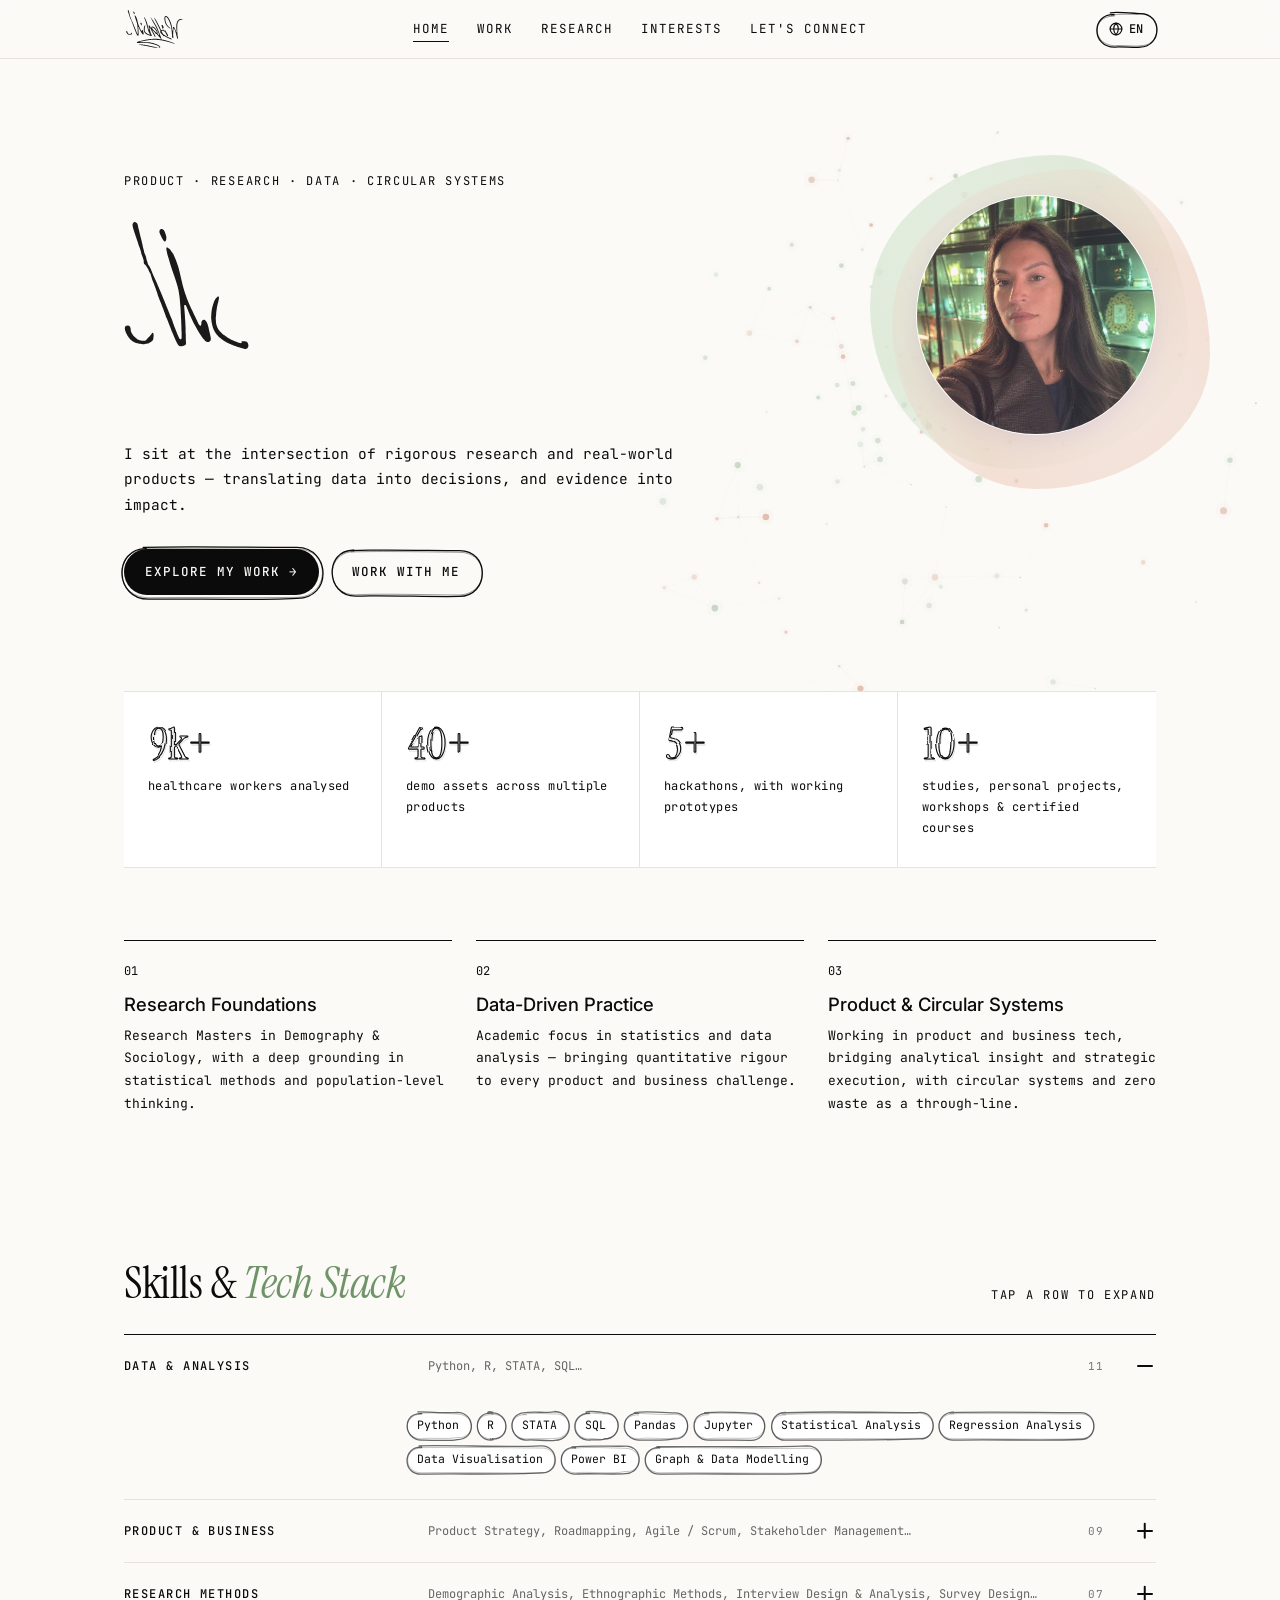
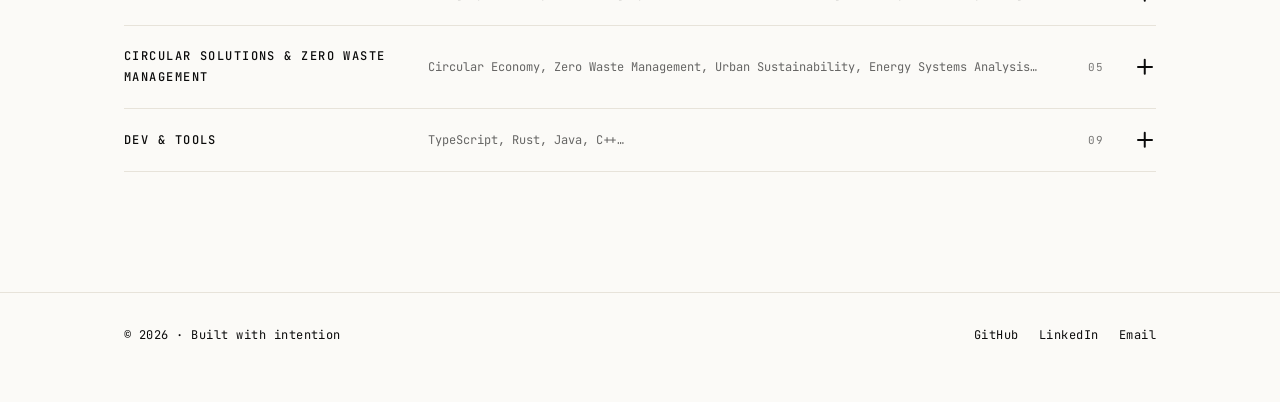
==== commit fb1adff3: "Update home stats and add Beyond the Surface to work page - Stats strip: 5+ hackathons, 10+ studies/" ====
--- a/index.html
+++ b/index.html
@@ -53,8 +53,8 @@
     <div class="metrics">
       <div class="metric"><svg class="num hand" role="img" aria-label="9k+" viewBox="0 0 100 56"><text x="2" y="46" fill="none" stroke="#0B0B0B" stroke-width="1.3" stroke-linejoin="round">9k+</text><text class="t2" x="3.5" y="47.5" fill="none" stroke="#0B0B0B" stroke-width=".8" stroke-opacity=".4" stroke-linejoin="round">9k+</text></svg><div class="lbl">healthcare workers analysed</div></div>
       <div class="metric"><svg class="num hand" role="img" aria-label="40+" viewBox="0 0 100 56"><text x="2" y="46" fill="none" stroke="#0B0B0B" stroke-width="1.3" stroke-linejoin="round">40+</text><text class="t2" x="3.5" y="47.5" fill="none" stroke="#0B0B0B" stroke-width=".8" stroke-opacity=".4" stroke-linejoin="round">40+</text></svg><div class="lbl">demo assets across multiple products</div></div>
-      <div class="metric"><svg class="num hand" role="img" aria-label="4" viewBox="0 0 60 56"><text x="2" y="46" fill="none" stroke="#0B0B0B" stroke-width="1.3" stroke-linejoin="round">4</text><text class="t2" x="3.5" y="47.5" fill="none" stroke="#0B0B0B" stroke-width=".8" stroke-opacity=".4" stroke-linejoin="round">4</text></svg><div class="lbl">hackathons, 4 working prototypes</div></div>
-      <div class="metric"><svg class="num hand" role="img" aria-label="1" viewBox="0 0 60 56"><text x="2" y="46" fill="none" stroke="#0B0B0B" stroke-width="1.3" stroke-linejoin="round">1</text><text class="t2" x="3.5" y="47.5" fill="none" stroke="#0B0B0B" stroke-width=".8" stroke-opacity=".4" stroke-linejoin="round">1</text></svg><div class="lbl">native iOS app, built end to end</div></div>
+      <div class="metric"><svg class="num hand" role="img" aria-label="5+" viewBox="0 0 100 56"><text x="2" y="46" fill="none" stroke="#0B0B0B" stroke-width="1.3" stroke-linejoin="round">5+</text><text class="t2" x="3.5" y="47.5" fill="none" stroke="#0B0B0B" stroke-width=".8" stroke-opacity=".4" stroke-linejoin="round">5+</text></svg><div class="lbl">hackathons, with working prototypes</div></div>
+      <div class="metric"><svg class="num hand" role="img" aria-label="10+" viewBox="0 0 100 56"><text x="2" y="46" fill="none" stroke="#0B0B0B" stroke-width="1.3" stroke-linejoin="round">10+</text><text class="t2" x="3.5" y="47.5" fill="none" stroke="#0B0B0B" stroke-width=".8" stroke-opacity=".4" stroke-linejoin="round">10+</text></svg><div class="lbl">studies, personal projects, workshops &amp; certified courses</div></div>
     </div>
 
     <section class="block">
